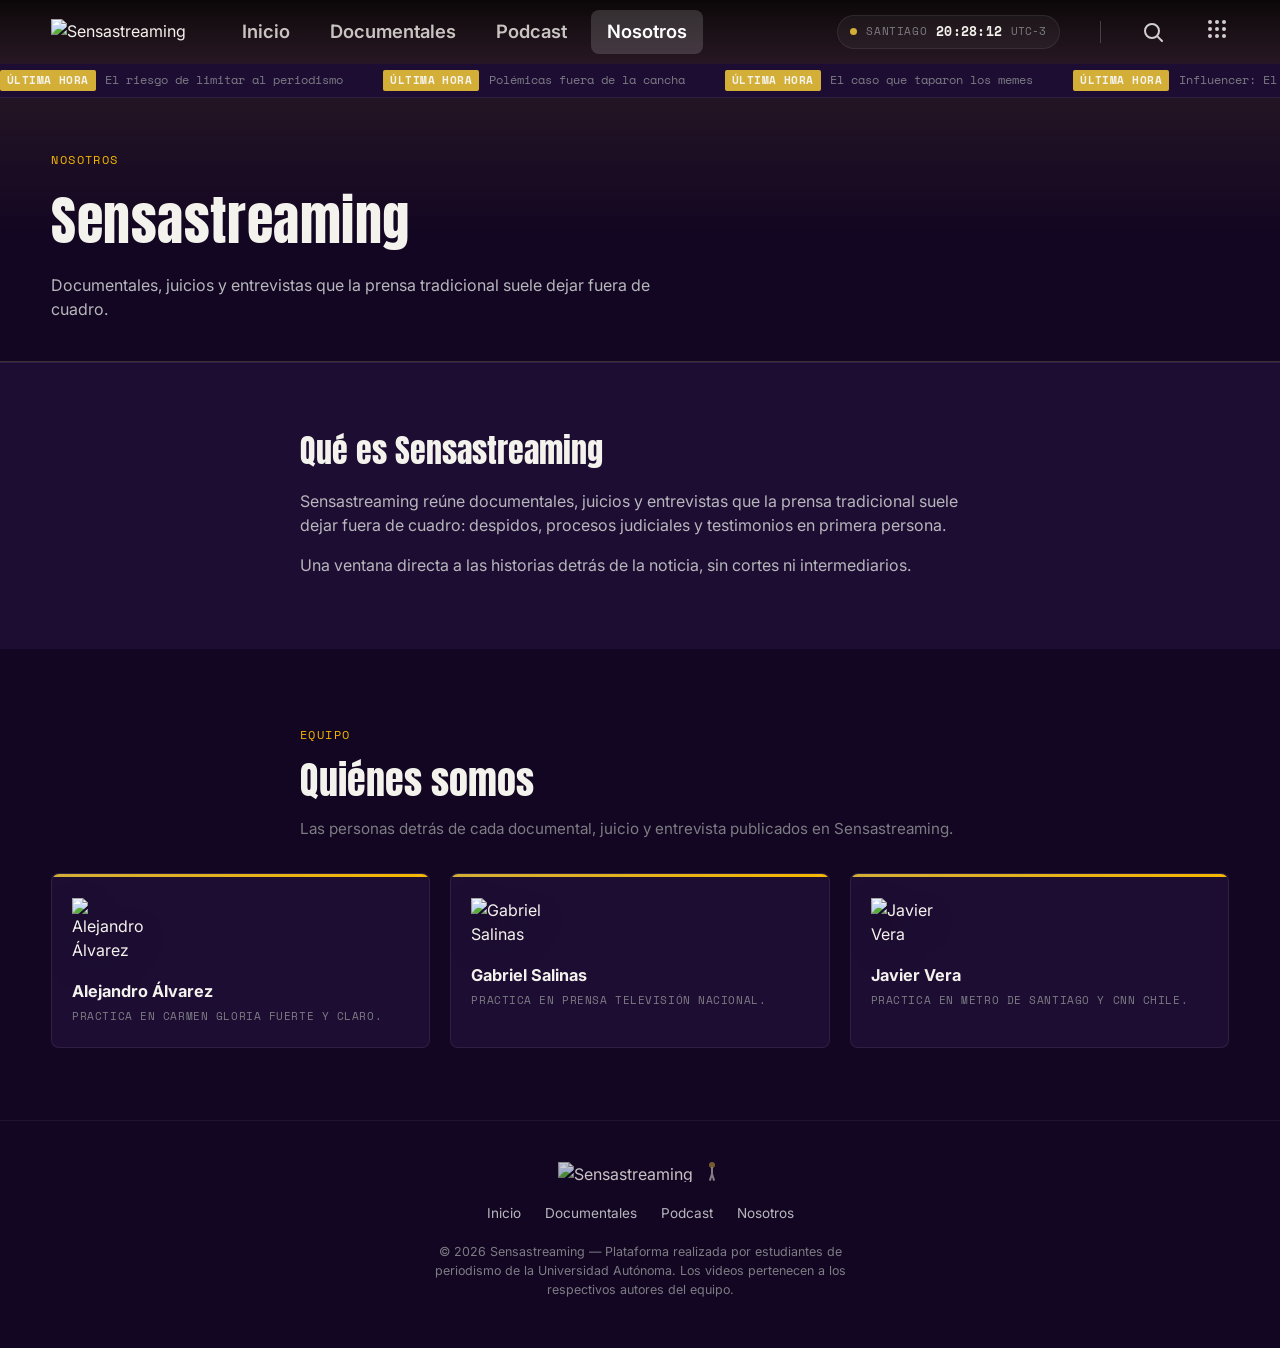
==== acerca-de.html @ 643c01e3 "Add files via upload" ====
<!DOCTYPE html>
<html lang="es">
<head>
<meta charset="UTF-8">
<meta name="viewport" content="width=device-width, initial-scale=1.0, viewport-fit=cover">
<meta name="theme-color" content="#130622">
<meta name="color-scheme" content="dark">
<meta name="format-detection" content="telephone=no">
<meta name="mobile-web-app-capable" content="yes">
<meta name="apple-mobile-web-app-capable" content="yes">
<meta name="apple-mobile-web-app-title" content="Sensastreaming">
<meta name="apple-mobile-web-app-status-bar-style" content="black-translucent">
<link rel="manifest" href="manifest.json">
<link rel="apple-touch-icon" href="icons/apple-touch-icon.png">
<title>Nosotros — Sensastreaming</title>
<meta name="description" content="Quiénes somos y qué hay detrás de Sensastreaming.">
<link rel="icon" type="image/png" href="https://i.imgur.com/6NUFAMf.png">

<link rel="preconnect" href="https://fonts.googleapis.com">
<link rel="preconnect" href="https://fonts.gstatic.com" crossorigin>
<link href="https://fonts.googleapis.com/css2?family=Anton&family=Inter:wght@400;500;600;700&family=Space+Mono:wght@400;700&display=swap" rel="stylesheet">

<link rel="stylesheet" href="styles.css">
</head>
<body>

<a class="skip-link" href="#main-content">Saltar al contenido principal</a>

<header class="site-header" id="siteHeader">
  <div class="header-inner">
    <a href="index.html" class="brand">
      <img src="https://i.imgur.com/6NUFAMf.png" alt="Sensastreaming">
    </a>

    <nav class="site-nav" id="siteNav">
      <a href="index.html">Inicio</a>
      <a href="reportajes.html">Documentales</a>
      <a href="podcast.html">Podcast</a>
      <a href="acerca-de.html" class="active" aria-current="page">Nosotros</a>
    </nav>

    <div class="live-clock" id="liveClock" aria-hidden="true">
      <span class="live-dot"></span>
      <span class="live-clock-city">Santiago</span>
      <span class="live-clock-time" id="liveClockTime">00:00:00</span>
      <span class="live-clock-offset" id="liveClockOffset"></span>
    </div>

    <span class="header-divider" aria-hidden="true"></span>

    <div class="search-widget" id="searchWidget">
      <input type="text" class="search-input" id="searchInput" placeholder="Buscar documental..." aria-label="Buscar documental">
      <button type="button" class="icon-btn search-toggle" id="searchToggle" aria-label="Buscar" aria-expanded="false" aria-controls="searchInput">
        <svg class="icon-search" viewBox="0 0 24 24" fill="none" stroke="currentColor" stroke-width="2" stroke-linecap="round" stroke-linejoin="round" aria-hidden="true" focusable="false">
          <circle cx="11" cy="11" r="7"></circle>
          <line x1="16.65" y1="16.65" x2="21" y2="21"></line>
        </svg>
        <svg class="icon-close" viewBox="0 0 24 24" fill="none" stroke="currentColor" stroke-width="2" stroke-linecap="round" stroke-linejoin="round" aria-hidden="true" focusable="false">
          <line x1="6" y1="6" x2="18" y2="18"></line>
          <line x1="18" y1="6" x2="6" y2="18"></line>
        </svg>
      </button>
      <div class="search-results" id="searchResults" role="listbox" aria-label="Resultados de búsqueda"></div>
    </div>

    <div class="header-icons">
      <div class="categories-widget" id="categoriesWidget">
        <button type="button" class="icon-btn" id="categoriesToggle" aria-label="Categorías" aria-expanded="false" aria-controls="categoriesMenu" title="Categorías">
          <svg viewBox="0 0 24 24" fill="currentColor" aria-hidden="true" focusable="false">
            <circle cx="5" cy="5" r="2"></circle>
            <circle cx="12" cy="5" r="2"></circle>
            <circle cx="19" cy="5" r="2"></circle>
            <circle cx="5" cy="12" r="2"></circle>
            <circle cx="12" cy="12" r="2"></circle>
            <circle cx="19" cy="12" r="2"></circle>
            <circle cx="5" cy="19" r="2"></circle>
            <circle cx="12" cy="19" r="2"></circle>
            <circle cx="19" cy="19" r="2"></circle>
          </svg>
        </button>
        <div class="categories-menu" id="categoriesMenu" role="menu" aria-label="Categorías">
          <a href="reportajes.html" class="categories-menu-item" role="menuitem">Todos</a>
          <a href="reportajes.html?categoria=testimonio" class="categories-menu-item" role="menuitem">Testimonios</a>
          <a href="reportajes.html?categoria=judicial" class="categories-menu-item" role="menuitem">Judicial</a>
          <a href="reportajes.html?categoria=entrevista" class="categories-menu-item" role="menuitem">Entrevistas</a>
        </div>
      </div>
    </div>

    <button class="nav-toggle" id="navToggle" aria-label="Abrir menú" aria-expanded="false" aria-controls="siteNav">
      <span></span><span></span><span></span>
    </button>
  </div>
</header>

<div class="ticker" role="marquee" aria-label="Últimas historias">
  <span class="ticker-sr">Últimas historias: El riesgo de limitar al periodismo. Polémicas fuera de la cancha. El caso que taparon los memes. Influencer: El precio de la viralidad</span>
  <div class="ticker-inner" aria-hidden="true">
    <div class="ticker-track">
      <span class="ticker-item"><span class="ticker-tag">Última hora</span>El riesgo de limitar al periodismo</span>
      <span class="ticker-item"><span class="ticker-tag">Última hora</span>Polémicas fuera de la cancha</span>
      <span class="ticker-item"><span class="ticker-tag">Última hora</span>El caso que taparon los memes</span>
      <span class="ticker-item"><span class="ticker-tag">Última hora</span>Influencer: El precio de la viralidad</span>
    </div>
    <div class="ticker-track">
      <span class="ticker-item"><span class="ticker-tag">Última hora</span>El riesgo de limitar al periodismo</span>
      <span class="ticker-item"><span class="ticker-tag">Última hora</span>Polémicas fuera de la cancha</span>
      <span class="ticker-item"><span class="ticker-tag">Última hora</span>El caso que taparon los memes</span>
      <span class="ticker-item"><span class="ticker-tag">Última hora</span>Influencer: El precio de la viralidad</span>
    </div>
  </div>
</div>

<main id="main-content">

  <section class="page-banner">
    <div class="page-banner-inner">
      <span class="eyebrow">Nosotros</span>
      <h1>Sensastreaming</h1>
      <p>Documentales, juicios y entrevistas que la prensa tradicional suele dejar fuera de cuadro.</p>
    </div>
  </section>

  <section class="about">
    <div class="about-inner">
      <h2>Qué es Sensastreaming</h2>
      <p>Sensastreaming reúne documentales, juicios y entrevistas que la prensa tradicional suele dejar fuera de cuadro: despidos, procesos judiciales y testimonios en primera persona.</p>
      <p>Una ventana directa a las historias detrás de la noticia, sin cortes ni intermediarios.</p>
    </div>
  </section>

  <section class="team-section" id="quienes-somos">
    <div class="team-head">
      <span class="eyebrow">Equipo</span>
      <h2>Quiénes somos</h2>
      <p>Las personas detrás de cada documental, juicio y entrevista publicados en Sensastreaming.</p>
    </div>

    <div class="team-grid">
      <article class="team-card">
        <div class="team-avatar">
          <img src="https://i.imgur.com/XphJQ3j.png" alt="Alejandro Álvarez">
        </div>
        <h3 class="team-name">Alejandro Álvarez</h3>
        <p class="team-role">Practica en Carmen Gloria Fuerte y Claro.</p>
      </article>

      <article class="team-card">
        <div class="team-avatar">
          <img src="https://i.imgur.com/X5vdzDQ.png" alt="Gabriel Salinas">
        </div>
        <h3 class="team-name">Gabriel Salinas</h3>
        <p class="team-role">Practica en Prensa Televisión Nacional.</p>
      </article>

      <article class="team-card">
        <div class="team-avatar">
          <img src="https://i.imgur.com/YauWkpG.png" alt="Javier Vera">
        </div>
        <h3 class="team-name">Javier Vera</h3>
        <p class="team-role">Practica en Metro de Santiago y CNN Chile.</p>
      </article>
    </div>

  </section>

</main>

<footer class="site-footer">
  <div class="footer-inner">
    <div class="footer-brand">
      <img src="https://i.imgur.com/6NUFAMf.png" alt="Sensastreaming" class="footer-logo">
      <button type="button" class="footer-easter-egg" id="easterEggTrigger" aria-label="Minijuego secreto" title="¿Aburrido? Juega un rato">
        <span class="mini-stickman" aria-hidden="true">
          <span class="mini-stickman-head"></span>
          <span class="mini-stickman-body"></span>
          <span class="mini-stickman-leg left"></span>
          <span class="mini-stickman-leg right"></span>
        </span>
      </button>
    </div>
    <nav class="footer-nav" aria-label="Enlaces del pie de página">
      <a href="index.html">Inicio</a>
      <a href="reportajes.html">Documentales</a>
      <a href="podcast.html">Podcast</a>
      <a href="acerca-de.html">Nosotros</a>
    </nav>
    <p>© 2026 Sensastreaming — Plataforma realizada por estudiantes de periodismo de la Universidad Autónoma. Los videos pertenecen a los respectivos autores del equipo.</p>
  </div>
</footer>

<div class="game-overlay" id="gameOverlay">
  <div class="game-panel" role="dialog" aria-modal="true" aria-label="Minijuego: esquiva los televisores">
    <button type="button" class="game-close" id="gameClose" aria-label="Cerrar juego">✕</button>

    <div class="game-stage" id="gameStage">
      <div class="game-score" id="gameScore">00000</div>

      <div class="game-player" id="gamePlayer">
        <div class="stickman-head"></div>
        <div class="stickman-body"></div>
        <div class="stickman-leg left"></div>
        <div class="stickman-leg right"></div>
      </div>

      <div class="game-ground"></div>

      <div class="game-message visible" id="gameMessage">
        <p class="game-message-title">Toca la pantalla o presiona <kbd>Espacio</kbd> para empezar</p>
        <p class="game-message-hint game-hint-keys">Espacio o ↑ para saltar · ↓ para agacharte</p>
        <p class="game-message-hint game-hint-touch">Toca la pantalla para saltar · mantén "Agachar" para esquivar</p>
      </div>
    </div>

    <button type="button" class="game-duck-btn" id="gameDuckBtn" aria-label="Mantén presionado para agacharte">⬇ Agachar</button>

    <div class="game-over" id="gameOver">
      <div class="game-over-inner">
        <h2 class="game-over-title">Has sido absorbido por los medios</h2>
        <p class="game-over-score">Puntaje: <span id="gameOverScore">00000</span></p>
        <p class="game-over-status" id="gameOverStatus" aria-live="polite">Conectando con el ranking global…</p>

        <form class="game-initials-form hidden" id="gameInitialsForm" autocomplete="off">
          <p class="game-initials-label">¡Entraste al Top 5! Ingresa tus iniciales</p>
          <div class="game-initials-row">
            <input type="text" id="gameInitialsInput" class="game-initials-input" maxlength="3" autocapitalize="characters" aria-label="Tus iniciales, hasta 3 letras" placeholder="AAA">
            <button type="submit" class="btn btn-primary game-initials-submit">Guardar</button>
          </div>
        </form>

        <div class="game-scoreboard hidden" id="gameScoreboard">
          <p class="game-scoreboard-title">Top 5 — Sensastreaming Arcade</p>
          <ol class="game-scoreboard-list" id="gameScoreboardList"></ol>
        </div>

        <div class="game-over-actions">
          <button type="button" class="btn btn-primary" id="gameOverRetry">Jugar de nuevo</button>
          <button type="button" class="game-over-close-link" id="gameOverClose">Cerrar</button>
        </div>
      </div>
    </div>
  </div>
</div>

<script src="script.js"></script>
</body>
</html>
---- styles.css ----
/* ==========================================================================
   SENSASTREAMING — stylesheet
   Sitio multi-página: index.html / reportajes.html / acerca-de.html / podcast.html

   Token system
   ------------
   superficie -> --bg-void / --bg-surface / --bg-surface-2
   texto      -> --text-primary / --text-secondary / --text-muted
   acento     -> --accent-crimson (dorado, acento principal) / --accent-amber (chyron)
   tipografía -> Anton (display) / Inter (ui & body) / Space Mono (data, timecodes)
   firma      -> ticker de titulares + reloj "EN VIVO" con timecode en mono
   ========================================================================== */

:root {
  /* ---- Superficie ---- */
  --bg-void: #130622;
  --bg-surface: #1d0d33;
  --bg-surface-2: #281445;
  --border-subtle: rgba(255, 255, 255, 0.08);
  --border-strong: rgba(255, 255, 255, 0.16);

  /* ---- Texto ---- */
  --text-primary: #f4f2ec;
  --text-secondary: #b6b6bb;
  --text-muted: #7c7c83;

  /* ---- Acento cinematográfico ---- */
  /* --accent-crimson conserva su nombre por compatibilidad con el resto del
     CSS, pero ahora es el tono dorado principal de la plataforma. */
  --accent-crimson: #d4af37;
  --accent-crimson-dim: #9c7a1f;
  --accent-amber: #f5b700;
  --accent-amber-dim: #b88600;

  /* ---- Tipografía ---- */
  --font-display: "Anton", "Arial Narrow", sans-serif;
  --font-body: "Inter", system-ui, -apple-system, sans-serif;
  --font-mono: "Space Mono", ui-monospace, monospace;

  /* ---- Layout ---- */
  --safe-top: env(safe-area-inset-top, 0px);
  --safe-bottom: env(safe-area-inset-bottom, 0px);
  --safe-left: env(safe-area-inset-left, 0px);
  --safe-right: env(safe-area-inset-right, 0px);
  --header-h: calc(64px + var(--safe-top));
  --ticker-h: 34px;
  --content-top: calc(var(--header-h) + var(--ticker-h));
  --max-width: 1400px;
  --radius-sm: 4px;
  --radius-md: 8px;
  --radius-lg: 16px;
  --shadow-card: 0 18px 40px rgba(0, 0, 0, 0.55);
}

* { box-sizing: border-box; }

html {
  scroll-behavior: smooth;
  -webkit-text-size-adjust: 100%;
  text-size-adjust: 100%;
  -webkit-tap-highlight-color: transparent;
  overscroll-behavior-y: none;
}

body {
  margin: 0;
  background: var(--bg-void);
  color: var(--text-primary);
  font-family: var(--font-body);
  line-height: 1.5;
  -webkit-font-smoothing: antialiased;
}

/* Solo cuando corre como app (la clase la pone script.js): sin menú de
   pulsación larga ni selección de texto en la interfaz, como una app nativa. */
html.is-app body {
  -webkit-touch-callout: none;
  -webkit-user-select: none;
  user-select: none;
}

html.is-app input,
html.is-app textarea {
  -webkit-user-select: text;
  user-select: text;
}

img { max-width: 100%; display: block; }

a { color: inherit; text-decoration: none; }

section[id],
main[id] { scroll-margin-top: calc(var(--content-top) + 8px); }

.skip-link {
  position: absolute;
  left: -999px;
  top: auto;
  background: var(--text-primary);
  color: var(--bg-void);
  padding: 10px 16px;
  border-radius: var(--radius-sm);
  z-index: 1000;
}
.skip-link:focus {
  left: 12px;
  top: 12px;
}

/* focus visibility floor */
a:focus-visible,
button:focus-visible,
.card:focus-visible {
  outline: 2px solid var(--accent-amber);
  outline-offset: 3px;
}

.eyebrow {
  display: inline-block;
  font-family: var(--font-mono);
  font-size: .75rem;
  letter-spacing: .12em;
  text-transform: uppercase;
  color: var(--accent-amber);
  margin-bottom: .5rem;
}

.link-arrow {
  display: inline-flex;
  align-items: center;
  gap: .4rem;
  font-weight: 700;
  font-size: .92rem;
  color: var(--text-primary);
  border-bottom: 1px solid var(--border-strong);
  padding-bottom: 2px;
  transition: border-color .2s ease, color .2s ease, gap .2s ease;
}
.link-arrow:hover {
  color: var(--accent-amber);
  border-color: var(--accent-amber);
  gap: .6rem;
}

/* ==========================================================================
   Header
   ========================================================================== */

.site-header {
  position: fixed;
  top: 0; left: 0; right: 0;
  z-index: 100;
  height: var(--header-h);
  padding-top: var(--safe-top);
  display: flex;
  align-items: center;
  background: linear-gradient(to bottom, rgba(0,0,0,.75) 0%, rgba(0,0,0,0) 100%);
  transition: background-color .3s ease, box-shadow .3s ease;
}

.site-header.scrolled {
  background: var(--bg-void);
  box-shadow: 0 2px 20px rgba(0,0,0,.5);
}

.header-inner {
  width: 100%;
  max-width: var(--max-width);
  margin: 0 auto;
  padding: 0 max(4vw, var(--safe-right)) 0 max(4vw, var(--safe-left));
  display: flex;
  align-items: center;
  gap: 2.5rem;
}

.brand img { height: 26px; width: auto; }

.site-nav {
  display: flex;
  align-items: center;
  gap: 8px;
  font-size: 1.15rem;
  font-weight: 600;
}

.site-nav a {
  display: inline-block;
  padding: 8px 16px;
  border-radius: 8px;
  color: var(--text-primary);
  opacity: .8;
  background: transparent;
  transition: background-color .2s ease, opacity .2s ease, color .2s ease;
}

.site-nav a:hover {
  opacity: 1;
  background: rgba(255, 255, 255, 0.08);
  border-radius: 8px;
}

.site-nav a.active {
  opacity: 1;
  background: rgba(255, 255, 255, 0.15);
  border-radius: 8px;
  color: #ffffff;
  font-weight: 600;
}

/* ---- Reloj "EN VIVO" — Santiago de Chile (desktop) ---- */

.live-clock {
  display: none;
  align-items: center;
  gap: .55rem;
  margin-left: auto;
  padding: .4rem .8rem;
  border: 1px solid var(--border-subtle);
  border-radius: 999px;
  background: rgba(255, 255, 255, .04);
  font-family: var(--font-mono);
  white-space: nowrap;
}

.live-dot {
  flex: none;
  width: 7px;
  height: 7px;
  border-radius: 50%;
  background: var(--accent-crimson);
  animation: livePulse 2s ease-out infinite;
}

@keyframes livePulse {
  0%   { box-shadow: 0 0 0 0 rgba(212, 175, 55, .55); }
  70%  { box-shadow: 0 0 0 7px rgba(212, 175, 55, 0); }
  100% { box-shadow: 0 0 0 0 rgba(212, 175, 55, 0); }
}

.live-clock-city {
  font-size: .66rem;
  letter-spacing: .06em;
  text-transform: uppercase;
  color: var(--text-muted);
}

.live-clock-time {
  font-size: .8rem;
  font-weight: 700;
  color: var(--text-primary);
  letter-spacing: .02em;
  font-variant-numeric: tabular-nums;
}

.live-clock-offset {
  font-size: .66rem;
  color: var(--text-muted);
}

@media (min-width: 900px) {
  .live-clock { display: inline-flex; }
}

/* ---- Separador + íconos (buscar / categorías / mi lista / perfil), desktop ---- */

.header-divider {
  display: none;
  width: 1px;
  height: 22px;
  background: rgba(255, 255, 255, 0.2);
}

@media (min-width: 900px) {
  .header-divider { display: block; }
}

.header-icons {
  display: none;
  align-items: center;
  gap: 1rem;
}

@media (min-width: 900px) {
  .header-icons { display: flex; }
}

.icon-btn {
  display: inline-flex;
  align-items: center;
  justify-content: center;
  width: 24px;
  height: 24px;
  padding: 0;
  border: 0;
  background: none;
  color: #ffffff;
  opacity: .8;
  cursor: pointer;
  transition: opacity .2s ease;
}

.icon-btn:hover,
.icon-btn:focus-visible {
  opacity: 1;
}

.icon-btn svg {
  width: 100%;
  height: 100%;
  display: block;
}

/* ---- Buscador expandible ---- */

.search-widget {
  position: relative;
  display: flex;
  align-items: center;
  margin-left: auto;
}

@media (min-width: 900px) {
  .search-widget { margin-left: 0; }
}

.search-input {
  width: 0;
  min-width: 0;
  padding: 0;
  margin-right: 0;
  border: 0;
  border-radius: 999px;
  background: rgba(255, 255, 255, 0.08);
  color: var(--text-primary);
  font-family: var(--font-body);
  font-size: .85rem;
  opacity: 0;
  overflow: hidden;
  pointer-events: none;
  transition: width .3s ease, opacity .2s ease, padding .3s ease, margin-right .3s ease;
}

.search-input::placeholder { color: var(--text-muted); }

.search-input:focus {
  outline: none;
  background: rgba(255, 255, 255, 0.14);
}

.search-widget.is-open .search-input {
  width: min(200px, 45vw);
  padding: 6px 14px;
  margin-right: 8px;
  opacity: 1;
  pointer-events: auto;
}

.search-toggle .icon-close { display: none; }
.search-widget.is-open .search-toggle .icon-search { display: none; }
.search-widget.is-open .search-toggle .icon-close { display: block; }

/* ---- Mini-menú de resultados (estilo Netflix/Prime) ----
   Flota debajo de la lupa; nunca toca ni reordena el resto de la página. */

.search-results {
  display: none;
  position: absolute;
  top: calc(100% + 10px);
  right: 0;
  width: min(300px, calc(100vw - 32px));
  max-height: 320px;
  overflow-y: auto;
  background: var(--bg-surface);
  border: 1px solid var(--border-subtle);
  border-radius: var(--radius-md);
  box-shadow: var(--shadow-card);
  padding: .4rem;
  z-index: 150;
}

.search-widget.has-query .search-results { display: block; }

.search-result-item {
  display: flex;
  align-items: center;
  gap: .65rem;
  padding: .5rem;
  border-radius: var(--radius-sm);
  color: var(--text-primary);
  transition: background-color .15s ease;
}

.search-result-item:hover,
.search-result-item:focus-visible {
  background: rgba(255, 255, 255, 0.08);
}

.search-result-thumb {
  width: 56px;
  height: 32px;
  flex: none;
  object-fit: cover;
  border-radius: 4px;
  background: var(--bg-surface-2);
}

.search-result-title {
  font-size: .85rem;
  line-height: 1.3;
}

.search-results-empty {
  margin: 0;
  padding: 1rem .75rem;
  text-align: center;
  color: var(--text-muted);
  font-size: .85rem;
}

.search-results-empty strong {
  color: var(--text-primary);
  font-weight: 700;
}

/* ---- Mini-menú de categorías (mismo lenguaje visual que el buscador) ---- */

.categories-widget { position: relative; }

.categories-menu {
  display: none;
  position: absolute;
  top: calc(100% + 10px);
  right: 0;
  width: 180px;
  background: var(--bg-surface);
  border: 1px solid var(--border-subtle);
  border-radius: var(--radius-md);
  box-shadow: var(--shadow-card);
  padding: .4rem;
  z-index: 150;
}

.categories-widget.is-open .categories-menu { display: block; }

.categories-menu-item {
  display: block;
  padding: .55rem .7rem;
  border-radius: var(--radius-sm);
  color: var(--text-primary);
  font-size: .9rem;
  transition: background-color .15s ease;
}

.categories-menu-item:hover,
.categories-menu-item:focus-visible {
  background: rgba(255, 255, 255, 0.08);
}

.nav-toggle {
  display: none;
  margin-left: auto;
  background: none;
  border: 0;
  width: 32px;
  height: 26px;
  flex-direction: column;
  justify-content: space-between;
  cursor: pointer;
  padding: 2px 0;
}
.nav-toggle span {
  display: block;
  height: 2px;
  background: var(--text-primary);
  border-radius: 2px;
}

/* ==========================================================================
   Ticker — firma visual: marquesina de titulares
   ========================================================================== */

.ticker {
  position: fixed;
  top: var(--header-h);
  left: 0; right: 0;
  z-index: 90;
  background: var(--bg-surface);
  border-bottom: 1px solid var(--border-subtle);
  overflow: hidden;
  height: var(--ticker-h);
  display: flex;
  align-items: center;
}

.ticker-sr {
  position: absolute;
  width: 1px; height: 1px;
  overflow: hidden;
  clip: rect(0 0 0 0);
  white-space: nowrap;
}

.ticker-inner {
  display: flex;
  width: max-content;
  animation: marquee 26s linear infinite;
}

.ticker-track {
  display: flex;
  align-items: center;
  gap: 2.5rem;
  padding-right: 2.5rem;
  white-space: nowrap;
}

.ticker-item {
  display: inline-flex;
  align-items: center;
  gap: .6rem;
  font-family: var(--font-mono);
  font-size: .78rem;
  color: var(--text-muted);
}

.ticker-tag {
  background: var(--accent-crimson);
  color: var(--text-primary);
  font-weight: 700;
  font-size: .68rem;
  letter-spacing: .04em;
  padding: 2px 7px;
  border-radius: 2px;
  text-transform: uppercase;
}

@keyframes marquee {
  from { transform: translateX(0); }
  to   { transform: translateX(-50%); }
}

/* ==========================================================================
   Splash screen — pantalla de carga inicial (4s exactos, controlados por JS)
   Solo aparece en las páginas que incluyen el markup (por ahora, index.html);
   script.js revisa si #splashScreen existe antes de activar nada.
   ========================================================================== */

html.splash-lock,
html.splash-lock body {
  overflow: hidden;
}

.splash-screen {
  position: fixed;
  inset: 0;
  z-index: 9999;
  display: flex;
  flex-direction: column;
  align-items: center;
  justify-content: center;
  gap: 2.25rem;
  background: var(--bg-void);
  opacity: 1;
  transition: opacity .6s ease;
}

.splash-screen.splash-hidden {
  opacity: 0;
  pointer-events: none;
}

.splash-logo {
  width: clamp(160px, 24vw, 260px);
  height: auto;
}

.splash-caption {
  margin: -1.5rem 0 0;
  font-family: var(--font-mono);
  font-size: .76rem;
  letter-spacing: .08em;
  text-transform: uppercase;
  color: var(--text-muted);
}

.splash-progress-wrap {
  position: relative;
  width: min(340px, 70vw);
  padding-top: 32px; /* espacio para que el stickman camine por encima de la barra */
}

/* ---- Stickman: cuerpo fijo, piernas alternando el paso ---- */

.stickman {
  position: absolute;
  top: 0;
  left: 0;
  width: 22px;
  height: 28px;
}

.stickman-head {
  position: absolute;
  top: 0;
  left: 50%;
  width: 9px;
  height: 9px;
  margin-left: -4.5px;
  border-radius: 50%;
  background: var(--accent-crimson);
}

.stickman-body {
  position: absolute;
  top: 8px;
  left: 50%;
  width: 2px;
  height: 12px;
  margin-left: -1px;
  background: var(--text-primary);
}

.stickman-leg {
  position: absolute;
  top: 19px;
  left: 50%;
  width: 2px;
  height: 11px;
  margin-left: -1px;
  background: var(--text-primary);
  transform-origin: top center;
  border-radius: 0 0 2px 2px;
  animation: legSwing .5s ease-in-out infinite;
}
.stickman-leg.right { animation-delay: -.25s; }

@keyframes legSwing {
  0%, 100% { transform: rotate(-26deg); }
  50%      { transform: rotate(26deg); }
}

/* ---- Barra de progreso ---- */

.progress-track {
  position: relative;
  width: 100%;
  height: 6px;
  border-radius: 999px;
  background: var(--bg-surface-2);
  border: 1px solid var(--border-subtle);
  overflow: hidden;
}

.progress-fill {
  width: 0%;
  height: 100%;
  border-radius: 999px;
  background: linear-gradient(90deg, var(--accent-crimson), var(--accent-amber));
}

.splash-percent {
  margin: .6rem 0 0;
  text-align: center;
  font-family: var(--font-mono);
  font-size: .72rem;
  color: var(--text-muted);
  font-variant-numeric: tabular-nums;
}

/* ==========================================================================
   Botones
   ========================================================================== */

.btn {
  display: inline-flex;
  align-items: center;
  gap: .5rem;
  padding: .8rem 1.5rem;
  border-radius: var(--radius-sm);
  font-weight: 700;
  font-size: .95rem;
  border: 0;
  cursor: pointer;
  transition: background-color .2s ease, opacity .2s ease, transform .15s ease;
}
.btn:active { transform: scale(.97); }

.btn-primary {
  background: var(--accent-crimson);
  color: var(--text-primary);
}
.btn-primary:hover { background: var(--accent-crimson-dim); }

.btn-secondary {
  background: rgba(255,255,255,.12);
  color: var(--text-primary);
  backdrop-filter: blur(4px);
}
.btn-secondary:hover { background: rgba(255,255,255,.2); }

/* ==========================================================================
   Hero (home)
   ========================================================================== */

.hero {
  position: relative;
  min-height: 64vh;
  min-height: 64dvh;
  display: flex;
  align-items: flex-end;
  overflow: hidden;
  isolation: isolate;
}

.hero-bg {
  position: absolute;
  inset: 0;
  overflow: hidden;
  background: var(--bg-void);
  z-index: -2;
}

/* Carrusel de fondo: solo anima esta capa; el contenido frontal no se toca */
.hero-slide {
  position: absolute;
  inset: 0;
  background-size: cover;
  background-position: center 22%;
  opacity: 0;
  transform: translateX(-4%) scale(1.04);
  transition: opacity 1.4s ease, transform 1.8s cubic-bezier(.22, .61, .36, 1);
  will-change: opacity, transform;
}
.hero-slide.is-active {
  opacity: 1;
  transform: translateX(0) scale(1.02);
}

/* Oscurecimiento extra para legibilidad (se suma a los degradados del hero) */
.hero-bg::after {
  content: "";
  position: absolute;
  inset: 0;
  background: rgba(0, 0, 0, .45);
  pointer-events: none;
}

@media (prefers-reduced-motion: reduce) {
  .hero-slide { transition: none; transform: none; }
  .hero-slide.is-active { transform: none; }
}

.hero::before {
  content: "";
  position: absolute;
  inset: 0;
  background: linear-gradient(100deg, rgba(19,6,34,.96) 0%, rgba(19,6,34,.72) 32%, rgba(19,6,34,.15) 62%, transparent 85%);
  z-index: -1;
}

.hero::after {
  content: "";
  position: absolute;
  inset: 0;
  background: linear-gradient(to top, var(--bg-void) 0%, transparent 38%);
  z-index: -1;
}

.hero-content {
  position: relative;
  max-width: 620px;
  padding: 0 4vw;
  padding-bottom: clamp(3rem, 8vw, 6rem);
  padding-top: calc(var(--content-top) + 3rem);
  display: flex;
  flex-direction: column;
  gap: 1.1rem;
}

.hero-logo {
  width: clamp(200px, 26vw, 380px);
  height: auto;
}

.hero-tagline {
  font-size: clamp(1.05rem, 2vw, 1.3rem);
  color: var(--text-primary);
  max-width: 34ch;
  margin: 0;
}

.hero-actions {
  display: flex;
  gap: .85rem;
  flex-wrap: wrap;
  margin-top: .5rem;
}

.scroll-cue {
  position: absolute;
  bottom: 22px;
  left: 50%;
  transform: translateX(-50%);
  width: 26px; height: 26px;
}
.scroll-cue span {
  display: block;
  width: 10px; height: 10px;
  border-right: 2px solid var(--text-primary);
  border-bottom: 2px solid var(--text-primary);
  transform: rotate(45deg);
  margin: 0 auto;
  opacity: .7;
  animation: bob 2s ease-in-out infinite;
}
@keyframes bob {
  0%, 100% { transform: rotate(45deg) translate(0,0); }
  50% { transform: rotate(45deg) translate(4px,4px); }
}

/* Carrusel de capítulos integrado a la vista principal (estilo Netflix):
   se superpone levemente al degradé inferior del hero en vez de aparecer
   como una sección aparte más abajo. */
.hero-row {
  position: relative;
  z-index: 1;
  margin-top: -3rem;
}

@media (min-width: 900px) {
  .hero-row { margin-top: -4rem; }
}

/* ==========================================================================
   Page banner — cabecera para reportajes.html y acerca-de.html
   ========================================================================== */

.page-banner {
  position: relative;
  padding: calc(var(--content-top) + 3rem) 4vw 2.5rem;
  background:
    linear-gradient(180deg, rgba(212, 175, 55, .14) 0%, transparent 65%),
    var(--bg-void);
  border-bottom: 1px solid var(--border-subtle);
}

.page-banner-inner {
  max-width: var(--max-width);
  margin: 0 auto;
}

.page-banner h1 {
  font-family: var(--font-display);
  font-weight: 400;
  letter-spacing: .01em;
  font-size: clamp(2rem, 5vw, 3.4rem);
  margin: .2rem 0 .7rem;
}

.page-banner p {
  color: var(--text-secondary);
  max-width: 62ch;
  margin: 0;
  font-size: 1rem;
}

/* ==========================================================================
   Catálogo / fila / tarjetas — se usa en index.html (destacados) y reportajes.html
   ========================================================================== */

.catalog {
  position: relative;
  z-index: 1;
  background: var(--bg-void);
}

.catalog.section-inset { padding-top: 1rem; }

.section-head {
  padding: 2.5rem 4vw 0;
  max-width: var(--max-width);
  margin: 0 auto;
  display: flex;
  align-items: flex-end;
  justify-content: space-between;
  gap: 1.5rem;
  flex-wrap: wrap;
}

.section-head h2 {
  font-family: var(--font-display);
  font-weight: 400;
  letter-spacing: .01em;
  font-size: clamp(1.6rem, 3.4vw, 2.4rem);
  margin: 0 0 .4rem;
}

.section-sub {
  color: var(--text-muted);
  font-size: .92rem;
  margin: 0;
}

/* ---- Tabs de filtro (reportajes.html) ---- */

.filter-tabs {
  display: flex;
  flex-wrap: wrap;
  gap: .6rem;
  padding: 0 4vw;
  max-width: var(--max-width);
  margin: 1.75rem auto 0;
}

.filter-tab {
  font-family: var(--font-mono);
  font-size: .76rem;
  letter-spacing: .04em;
  text-transform: uppercase;
  color: var(--text-secondary);
  background: var(--bg-surface);
  border: 1px solid var(--border-subtle);
  border-radius: 999px;
  padding: .5rem 1.05rem;
  cursor: pointer;
  transition: background-color .2s ease, border-color .2s ease, color .2s ease;
}
.filter-tab:hover { border-color: var(--border-strong); color: var(--text-primary); }
.filter-tab.active {
  background: var(--accent-crimson);
  border-color: var(--accent-crimson);
  color: var(--text-primary);
}

.row {
  display: flex;
  gap: 1rem;
  overflow-x: auto;
  overflow-y: visible;
  scroll-snap-type: x proximity;
  padding: 2.5rem 4vw 5rem;
  max-width: var(--max-width);
  margin: 0 auto;
  -webkit-overflow-scrolling: touch;
  scrollbar-width: thin;
  scrollbar-color: var(--bg-surface-2) transparent;
}

.card {
  flex: 0 0 auto;
  width: min(76vw, 300px);
  scroll-snap-align: start;
  cursor: pointer;
}

.card.filtered-out { display: none; }

.card-frame {
  position: relative;
  border-radius: 6px;
  overflow: hidden;
  background: var(--bg-surface);
  transition: transform .28s ease, box-shadow .28s ease;
  transform-origin: center;
}

.card-num {
  position: absolute;
  top: 10px; left: 10px;
  z-index: 3;
  font-family: var(--font-mono);
  font-size: .72rem;
  color: var(--text-primary);
  background: rgba(0,0,0,.55);
  padding: 2px 7px;
  border-radius: 2px;
  letter-spacing: .03em;
}

.card-media {
  position: relative;
  aspect-ratio: 16 / 9;
  background: var(--bg-surface-2);
}

.card-media img,
.card-media iframe,
.card-media video {
  position: absolute;
  inset: 0;
  width: 100%;
  height: 100%;
  object-fit: cover;
  border: 0;
}

.card-media iframe,
.card-media video {
  opacity: 0;
  transition: opacity .35s ease;
  pointer-events: none;
}
.card-media iframe.loaded,
.card-media video.loaded { opacity: 1; }

.card-scrim {
  position: absolute;
  inset: 0;
  z-index: 2;
  display: flex;
  flex-direction: column;
  justify-content: flex-end;
  padding: .9rem .9rem .8rem;
  background: linear-gradient(to top, rgba(0,0,0,.9) 0%, rgba(0,0,0,.35) 45%, transparent 75%);
}

.card-eyebrow {
  font-family: var(--font-mono);
  font-size: .68rem;
  letter-spacing: .08em;
  text-transform: uppercase;
  color: var(--accent-amber);
  margin-bottom: .25rem;
}

.card-title {
  font-family: var(--font-body);
  font-weight: 600;
  font-size: .95rem;
  line-height: 1.3;
  margin: 0;
}

.card-actions {
  display: flex;
  gap: .5rem;
  margin-top: .6rem;
  max-height: 0;
  opacity: 0;
  overflow: hidden;
  transition: max-height .28s ease, opacity .28s ease, margin-top .28s ease;
}

.play-btn {
  display: inline-flex;
  align-items: center;
  gap: .4rem;
  background: var(--text-primary);
  color: var(--bg-void);
  font-weight: 700;
  font-size: .82rem;
  padding: .45rem .8rem;
  border-radius: 3px;
}
.play-btn:hover { background: var(--accent-amber); }

.card.active .card-actions {
  max-height: 60px;
  opacity: 1;
}

/* pointer-capable / hover-capable devices: real hover pop + scale */
@media (hover: hover) and (pointer: fine) {
  .card:hover .card-frame,
  .card.active .card-frame {
    transform: scale(1.07);
    box-shadow: var(--shadow-card);
    z-index: 5;
  }
}

/* desktop / large screens: fitted grid, no scrolling needed */
@media (min-width: 900px) {
  .row {
    display: grid;
    grid-template-columns: repeat(4, 1fr);
    overflow: visible;
    gap: 1.5rem;
    padding: 2.5rem 4vw 6rem;
  }
  .card { width: auto; }
}

.section-cta {
  max-width: var(--max-width);
  margin: -2.5rem auto 5rem;
  padding: 0 4vw;
}

@media (min-width: 900px) {
  .section-cta { margin-top: -3.5rem; }
}

@media (prefers-reduced-motion: reduce) {
  html { scroll-behavior: auto; }
  .ticker-inner { animation: none; }
  .scroll-cue span { animation: none; }
  .card-frame { transition: none; }
  .live-dot { animation: none; }
  .stickman-leg { animation: none; }
  .splash-screen { transition: none; }
  .team-avatar img { animation: none; }
  .detail-icon-btn,
  .detail-tab { transition: none; }
  .footer-easter-egg:hover .mini-stickman-leg { animation: none; }
  .game-obstacle.flying { animation: none; }
  .game-player { transition: none; }
}

/* ==========================================================================
   Acerca de / Quiénes somos
   ========================================================================== */

.about {
  background: var(--bg-surface);
  padding: 4rem 4vw 4.5rem;
  border-top: 1px solid var(--border-subtle);
}

.about-inner {
  max-width: 680px;
  margin: 0 auto;
}

.about h2 {
  font-family: var(--font-display);
  font-weight: 400;
  font-size: clamp(1.5rem, 2.8vw, 2rem);
  margin: 0 0 .9rem;
}

.about p {
  color: var(--text-secondary);
  font-size: 1rem;
  margin: 0 0 1rem;
}
.about p:last-child { margin-bottom: 0; }

/* ---- "Próximamente" (podcast.html) ---- */

.coming-soon {
  min-height: 46vh;
  min-height: 46dvh;
  display: flex;
  align-items: center;
  justify-content: center;
  text-align: center;
  padding: 4rem 4vw 5.5rem;
}

.coming-soon-inner { max-width: 560px; }

.eyebrow-live {
  display: inline-flex;
  align-items: center;
  gap: .5rem;
}

.coming-soon-inner h2 {
  font-family: var(--font-display);
  font-weight: 400;
  font-size: clamp(2rem, 5vw, 3.2rem);
  margin: .4rem 0 1rem;
  background: linear-gradient(90deg, var(--accent-crimson), var(--accent-amber));
  -webkit-background-clip: text;
  background-clip: text;
  color: transparent;
}

.coming-soon-inner p {
  color: var(--text-secondary);
  margin: 0 0 1.5rem;
  font-size: 1rem;
}

.team-section {
  padding: 4.5rem 4vw;
  max-width: var(--max-width);
  margin: 0 auto;
}

.team-head { max-width: 680px; margin: 0 auto 2rem; }

.team-head h2 {
  font-family: var(--font-display);
  font-weight: 400;
  font-size: clamp(1.6rem, 3.4vw, 2.4rem);
  margin: 0 0 .5rem;
}

.team-head p {
  color: var(--text-muted);
  margin: 0;
  font-size: .95rem;
}

.team-grid {
  display: grid;
  grid-template-columns: repeat(auto-fit, minmax(220px, 1fr));
  gap: 1.25rem;
}

.team-photo {
  display: flex;
  justify-content: center;
  margin: 2.5rem auto 0;
}

.team-photo img {
  width: min(560px, 100%);
  height: auto;
  border-radius: var(--radius-lg);
  border: 1px solid var(--border-subtle);
  box-shadow: var(--shadow-card);
}

.team-card {
  position: relative;
  background: var(--bg-surface);
  border: 1px solid var(--border-subtle);
  border-radius: var(--radius-md);
  padding: 1.5rem 1.25rem 1.4rem;
  overflow: hidden;
}

.team-card::before {
  content: "";
  position: absolute;
  top: 0; left: 0;
  width: 100%;
  height: 3px;
  background: linear-gradient(90deg, var(--accent-crimson), var(--accent-amber));
}

.team-avatar {
  width: 80px;
  height: auto;
  margin-bottom: 1.1rem;
}

.team-avatar img {
  width: 100%;
  height: auto;
  object-fit: contain;
  filter: drop-shadow(0 10px 14px rgba(0, 0, 0, .35));
  animation: teamFloat 3.6s ease-in-out infinite;
}

/* pequeño desfase por tarjeta para que no floten en perfecta sincronía */
.team-card:nth-child(2) .team-avatar img { animation-delay: -1.2s; }
.team-card:nth-child(3) .team-avatar img { animation-delay: -2.4s; }

@keyframes teamFloat {
  0%, 100% { transform: translateY(0); }
  50%      { transform: translateY(-4px); }
}

.team-name {
  font-weight: 700;
  font-size: 1.02rem;
  margin: 0 0 .25rem;
}

.team-role {
  font-family: var(--font-mono);
  font-size: .7rem;
  letter-spacing: .05em;
  text-transform: uppercase;
  color: var(--text-muted);
  margin: 0;
}

/* ==========================================================================
   Footer
   ========================================================================== */

.site-footer {
  background: var(--bg-void);
  padding: 2.5rem max(4vw, var(--safe-right)) calc(3rem + var(--safe-bottom)) max(4vw, var(--safe-left));
  border-top: 1px solid rgba(255,255,255,.05);
}

.footer-inner {
  max-width: var(--max-width);
  margin: 0 auto;
  display: flex;
  flex-direction: column;
  align-items: center;
  gap: 1.25rem;
  text-align: center;
}

.footer-logo { height: 20px; width: auto; opacity: .8; }

.footer-brand {
  display: flex;
  align-items: center;
  justify-content: center;
  gap: .5rem;
}

.footer-easter-egg {
  display: inline-flex;
  align-items: center;
  justify-content: center;
  width: 22px;
  height: 22px;
  padding: 0;
  border: 0;
  background: none;
  cursor: pointer;
  opacity: .5;
  transition: opacity .2s ease;
}

.footer-easter-egg:hover,
.footer-easter-egg:focus-visible {
  opacity: 1;
}

.mini-stickman {
  position: relative;
  display: block;
  width: 14px;
  height: 20px;
}

.mini-stickman-head {
  position: absolute;
  top: 0;
  left: 50%;
  width: 6px;
  height: 6px;
  margin-left: -3px;
  border-radius: 50%;
  background: var(--accent-crimson);
}

.mini-stickman-body {
  position: absolute;
  top: 5px;
  left: 50%;
  width: 2px;
  height: 8px;
  margin-left: -1px;
  background: var(--text-primary);
}

.mini-stickman-leg {
  position: absolute;
  top: 12px;
  left: 50%;
  width: 2px;
  height: 7px;
  margin-left: -1px;
  background: var(--text-primary);
  transform-origin: top center;
}

.mini-stickman-leg.left { transform: rotate(-18deg); }
.mini-stickman-leg.right { transform: rotate(18deg); }

.footer-easter-egg:hover .mini-stickman-leg {
  animation: legSwing .4s ease-in-out infinite;
}
.footer-easter-egg:hover .mini-stickman-leg.right { animation-delay: -.2s; }

.footer-nav {
  display: flex;
  gap: 1.5rem;
  font-size: .85rem;
  flex-wrap: wrap;
  justify-content: center;
}

.footer-nav a {
  color: var(--text-secondary);
  transition: color .2s ease;
}
.footer-nav a:hover { color: var(--accent-amber); }

.site-footer p {
  color: var(--text-muted);
  font-size: .78rem;
  max-width: 460px;
  margin: 0 auto;
  line-height: 1.5;
}

/* ==========================================================================
   Nav móvil
   ========================================================================== */

@media (max-width: 640px) {
  .nav-toggle { display: flex; margin-left: 0; }
  .live-clock { display: none; }
  .header-divider { display: none; }
  .header-inner { gap: .75rem; }

  .site-nav {
    position: absolute;
    top: 100%;
    left: 0; right: 0;
    background: var(--bg-void);
    flex-direction: column;
    gap: 0;
    padding: 0;
    max-height: 0;
    overflow: hidden;
    transition: max-height .25s ease;
  }

  .site-nav.open {
    max-height: 220px;
    padding: .5rem 0;
    box-shadow: 0 12px 20px rgba(0,0,0,.4);
  }

  .site-nav a {
    display: block;
    padding: .85rem 6vw;
    border-bottom: 1px solid rgba(255,255,255,.06);
  }

  .hero-actions { flex-direction: column; align-items: stretch; }
  .btn { justify-content: center; }
}

/* ==========================================================================
   Detalle de reportaje (detalle-reportaje.html) — vista previa estilo
   Prime Video antes de reproducir el video nativo de YouTube.
   ========================================================================== */

/* ---- Hero inmersivo ---- */

.detail-hero {
  position: relative;
  min-height: 78vh;
  min-height: 78dvh;
  display: flex;
  align-items: flex-end;
  background-size: cover;
  background-position: center;
  isolation: isolate;
  overflow: hidden;
}

.detail-hero::before,
.detail-hero::after {
  content: "";
  position: absolute;
  inset: 0;
  z-index: -1;
}

/* Scrim denso a la izquierda, para que el título sea legible sobre cualquier foto */
.detail-hero::before {
  background: linear-gradient(90deg,
    var(--bg-void) 0%,
    rgba(19, 6, 34, .88) 32%,
    rgba(19, 6, 34, .45) 58%,
    transparent 82%);
}

/* Scrim denso abajo, para que se funda con la sección siguiente */
.detail-hero::after {
  background: linear-gradient(to top,
    var(--bg-void) 0%,
    rgba(19, 6, 34, .72) 30%,
    transparent 62%);
}

.detail-hero-inner {
  position: relative;
  max-width: 640px;
  padding: 0 4vw;
  padding-top: calc(var(--content-top) + 3rem);
  padding-bottom: clamp(2.5rem, 6vw, 4.5rem);
  display: flex;
  flex-direction: column;
  gap: 1.5rem;
}

.detail-title {
  font-family: var(--font-display);
  font-weight: 400;
  letter-spacing: .01em;
  line-height: 1.05;
  font-size: clamp(2.5rem, 6vw, 5rem);
  margin: 0;
  color: var(--text-primary);
}

.detail-actions {
  display: flex;
  align-items: center;
  gap: .85rem;
  flex-wrap: wrap;
}

.btn-play {
  padding: .95rem 2rem;
  font-size: 1.05rem;
}

.detail-icon-row {
  display: flex;
  gap: .6rem;
}

.detail-icon-btn {
  width: 46px;
  height: 46px;
  border-radius: 50%;
  display: inline-flex;
  align-items: center;
  justify-content: center;
  background: rgba(255, 255, 255, 0.12);
  border: 1px solid rgba(255, 255, 255, 0.28);
  color: var(--text-primary);
  cursor: pointer;
  transition: background-color .2s ease, border-color .2s ease;
}

.detail-icon-btn:hover,
.detail-icon-btn:focus-visible {
  background: rgba(255, 255, 255, 0.22);
  border-color: rgba(255, 255, 255, 0.4);
}

.detail-icon-btn svg {
  width: 20px;
  height: 20px;
}

/* ---- Bloque de información: sinopsis + metadatos + ficha técnica ---- */

.detail-info {
  max-width: var(--max-width);
  margin: 0 auto;
  padding: 3rem 4vw 3.5rem;
  display: grid;
  grid-template-columns: 1fr;
  gap: 2.5rem;
  background: var(--bg-void);
}

@media (min-width: 900px) {
  .detail-info {
    grid-template-columns: 2fr 1fr;
  }
}

.detail-meta {
  font-family: var(--font-mono);
  font-size: .85rem;
  letter-spacing: .03em;
  color: var(--text-muted);
  margin: 0 0 1rem;
}

.detail-synopsis {
  font-size: 1.05rem;
  line-height: 1.6;
  color: var(--text-secondary);
  max-width: 62ch;
  margin: 0;
}

.detail-credits-title {
  font-family: var(--font-display);
  font-weight: 400;
  font-size: 1.25rem;
  margin: 0 0 1rem;
  color: var(--text-primary);
}

.detail-credits-list {
  margin: 0;
}

.detail-credit-row {
  padding: .75rem 0;
  border-top: 1px solid var(--border-subtle);
}

.detail-credit-row:first-child {
  border-top: 0;
  padding-top: 0;
}

.detail-credit-row dt {
  font-family: var(--font-mono);
  font-size: .68rem;
  letter-spacing: .05em;
  text-transform: uppercase;
  color: var(--text-muted);
  margin: 0 0 .3rem;
}

.detail-credit-row dd {
  margin: 0;
  font-size: .95rem;
  font-weight: 600;
  color: var(--text-primary);
}

/* ---- Navegación inferior: tabs (visuales, sin lógica de cambio real) ---- */

.detail-tabs {
  max-width: var(--max-width);
  margin: 0 auto;
  padding: 0 4vw;
  display: flex;
  gap: 2rem;
  border-bottom: 1px solid var(--border-subtle);
  background: var(--bg-void);
}

.detail-tab {
  background: none;
  border: 0;
  border-bottom: 2px solid transparent;
  padding: 1rem 0;
  font-family: var(--font-body);
  font-size: .95rem;
  font-weight: 600;
  color: var(--text-muted);
  cursor: pointer;
  transition: color .2s ease, border-color .2s ease;
}

.detail-tab:hover {
  color: var(--text-secondary);
}

.detail-tab.active {
  color: var(--text-primary);
  border-bottom-color: var(--accent-amber);
}

/* ==========================================================================
   Easter egg: minijuego "esquiva el televisor" (estilo Dino de Chrome)
   ========================================================================== */

.game-overlay {
  display: none;
  position: fixed;
  inset: 0;
  z-index: 10000;
  align-items: center;
  justify-content: center;
  background: rgba(8, 3, 15, .85);
  padding: max(4vw, var(--safe-top)) max(4vw, var(--safe-right)) max(4vw, var(--safe-bottom)) max(4vw, var(--safe-left));
  overscroll-behavior: contain;
}

.game-overlay.is-open { display: flex; }

.game-panel {
  position: relative;
  width: min(700px, 100%);
  background: var(--bg-surface);
  border: 1px solid var(--border-subtle);
  border-radius: var(--radius-lg);
  box-shadow: var(--shadow-card);
  padding: 1rem;
}

.game-close {
  position: absolute;
  top: -14px;
  right: -14px;
  z-index: 2;
  width: 32px;
  height: 32px;
  border-radius: 50%;
  display: flex;
  align-items: center;
  justify-content: center;
  background: var(--bg-surface-2);
  border: 1px solid var(--border-strong);
  color: var(--text-primary);
  font-size: 1rem;
  line-height: 1;
  cursor: pointer;
  transition: background-color .2s ease;
}

.game-close:hover,
.game-close:focus-visible {
  background: var(--accent-crimson);
}

.game-stage {
  position: relative;
  width: 100%;
  height: 220px;
  overflow: hidden;
  border-radius: var(--radius-sm);
  background: var(--bg-void);
  cursor: pointer;
  touch-action: manipulation;
}

.game-score {
  position: absolute;
  top: 12px;
  right: 16px;
  z-index: 3;
  font-family: var(--font-mono);
  font-size: 1rem;
  letter-spacing: .05em;
  color: var(--text-primary);
}

.game-ground {
  position: absolute;
  left: 0;
  right: 0;
  bottom: 0;
  height: 2px;
  background: var(--border-strong);
}

/* ---- El jugador: el mismo stickman del splash screen ---- */

.game-player {
  position: absolute;
  left: 30px;
  bottom: 0;
  width: 22px;
  height: 28px;
  transition: height .12s ease;
}

.game-player.ducking {
  height: 16px;
}

/* ---- Obstáculos: televisores retro ---- */

.game-obstacle {
  position: absolute;
  bottom: 0;
  width: 34px;
  height: 30px;
}

.game-obstacle .tv-body {
  position: absolute;
  bottom: 4px;
  left: 0;
  width: 34px;
  height: 24px;
  background: var(--bg-surface-2);
  border: 2px solid var(--text-primary);
  border-radius: 3px;
}

.game-obstacle .tv-screen {
  position: absolute;
  inset: 4px;
  background: var(--accent-amber);
  opacity: .5;
  border-radius: 1px;
}

.game-obstacle .tv-antenna {
  position: absolute;
  top: -8px;
  width: 2px;
  height: 10px;
  background: var(--text-primary);
  transform-origin: bottom center;
}
.game-obstacle .tv-antenna.left { left: 6px; transform: rotate(-25deg); }
.game-obstacle .tv-antenna.right { right: 6px; transform: rotate(25deg); }

.game-obstacle .tv-legs {
  position: absolute;
  bottom: 0;
  left: 8px;
  width: 18px;
  height: 4px;
  border-left: 2px solid var(--text-primary);
  border-right: 2px solid var(--text-primary);
}

/* Variante que flota más arriba: se esquiva agachándose, no saltando */
.game-obstacle.flying {
  bottom: 20px;
  height: 18px;
  animation: teamFloat 1s ease-in-out infinite;
}
.game-obstacle.flying .tv-legs { display: none; }
.game-obstacle.flying .tv-body { height: 18px; }

/* ---- Mensaje: "presioná espacio" / Game over ---- */

.game-message {
  position: absolute;
  inset: 0;
  z-index: 4;
  display: flex;
  flex-direction: column;
  align-items: center;
  justify-content: center;
  gap: .75rem;
  text-align: center;
  padding: 1rem;
  background: rgba(19, 6, 34, .45);
  color: var(--text-primary);
  opacity: 0;
  pointer-events: none;
  transition: opacity .2s ease;
}

.game-message.visible {
  opacity: 1;
  pointer-events: auto;
}

.game-message-title {
  margin: 0;
  font-size: 1.1rem;
  font-weight: 700;
}

.game-message-hint {
  margin: 0;
  font-size: .82rem;
  color: var(--text-secondary);
}

.game-message kbd {
  font-family: var(--font-mono);
  font-size: .82rem;
  background: var(--bg-surface-2);
  border: 1px solid var(--border-strong);
  border-radius: 4px;
  padding: .05rem .4rem;
}

/* ---- Controles táctiles (celular/tablet) ---- */

.game-hint-touch { display: none; }

.game-duck-btn {
  display: none;
  width: 100%;
  margin-top: .75rem;
  padding: .85rem;
  border-radius: var(--radius-md);
  border: 1px solid var(--border-strong);
  background: var(--bg-surface-2);
  color: var(--text-primary);
  font-family: var(--font-body);
  font-weight: 700;
  font-size: .95rem;
  cursor: pointer;
  touch-action: manipulation;
  -webkit-user-select: none;
  user-select: none;
  -webkit-touch-callout: none;
}

.game-duck-btn.is-pressed {
  background: var(--accent-amber);
  color: var(--bg-void);
  border-color: var(--accent-amber);
}

/* Dispositivos sin hover y con puntero "grueso" = principalmente táctiles */
@media (hover: none) and (pointer: coarse) {
  .game-hint-keys { display: none; }
  .game-hint-touch { display: block; }
  .game-duck-btn { display: block; }
}

.hidden { display: none; }

/* ---- Pantalla de Game Over: ranking Top 5 estilo arcade retro ---- */

.game-over {
  display: none;
  position: absolute;
  inset: 0;
  z-index: 10;
  align-items: center;
  justify-content: center;
  overflow-y: auto;
  background: rgba(8, 3, 15, .94);
  border-radius: var(--radius-sm);
  padding: 1.5rem 1rem;
}

.game-over.visible { display: flex; }

.game-over-inner {
  width: 100%;
  max-width: 380px;
  text-align: center;
  color: var(--text-primary);
}

.game-over-title {
  font-family: var(--font-display);
  font-weight: 400;
  letter-spacing: .01em;
  line-height: 1.15;
  font-size: clamp(1.35rem, 4.5vw, 1.9rem);
  color: var(--accent-crimson);
  margin: 0 0 .6rem;
}

.game-over-score {
  font-family: var(--font-mono);
  font-size: .95rem;
  color: var(--text-secondary);
  margin: 0 0 1rem;
}

.game-over-status {
  font-family: var(--font-mono);
  font-size: .78rem;
  color: var(--text-muted);
  min-height: 1.2em;
  margin: 0 0 1rem;
}

/* ---- Input de iniciales, estilo pantalla CRT ámbar ---- */

.game-initials-form { margin: 0 0 1.5rem; }

.game-initials-label {
  font-size: .85rem;
  color: var(--text-secondary);
  margin: 0 0 .7rem;
}

.game-initials-row {
  display: flex;
  align-items: center;
  justify-content: center;
  gap: .6rem;
  flex-wrap: wrap;
}

.game-initials-input {
  width: 4.5rem;
  padding: .5rem;
  text-align: center;
  font-family: var(--font-mono);
  font-size: 1.3rem;
  font-weight: 700;
  letter-spacing: .3em;
  text-transform: uppercase;
  color: var(--accent-amber);
  background: var(--bg-void);
  border: 2px solid var(--accent-amber);
  border-radius: var(--radius-sm);
}

.game-initials-input:focus {
  outline: none;
  border-color: var(--accent-crimson);
}

/* ---- Tabla Top 5 ---- */

.game-scoreboard { margin: 0 0 1.5rem; }

.game-scoreboard-title {
  font-family: var(--font-mono);
  font-size: .68rem;
  letter-spacing: .08em;
  text-transform: uppercase;
  color: var(--text-muted);
  margin: 0 0 .6rem;
}

.game-scoreboard-list {
  list-style: none;
  margin: 0;
  padding: 0;
  border-top: 1px solid var(--border-subtle);
}

.game-scoreboard-row {
  display: flex;
  align-items: center;
  gap: .6rem;
  padding: .4rem .25rem;
  border-bottom: 1px solid var(--border-subtle);
  font-family: var(--font-mono);
  font-size: .92rem;
}

.game-scoreboard-rank {
  width: 1.3rem;
  color: var(--text-muted);
}

.game-scoreboard-name {
  flex: 1;
  text-align: left;
  font-weight: 700;
}

.game-scoreboard-score {
  color: var(--text-secondary);
}

.game-scoreboard-row.is-first .game-scoreboard-rank,
.game-scoreboard-row.is-first .game-scoreboard-name,
.game-scoreboard-row.is-first .game-scoreboard-score {
  color: var(--accent-crimson);
}

/* ---- Acciones finales ---- */

.game-over-actions {
  display: flex;
  align-items: center;
  justify-content: center;
  gap: 1.25rem;
  flex-wrap: wrap;
}

.game-over-close-link {
  background: none;
  border: 0;
  padding: 0;
  color: var(--text-muted);
  font-size: .9rem;
  text-decoration: underline;
  cursor: pointer;
}

.game-over-close-link:hover,
.game-over-close-link:focus-visible {
  color: var(--text-primary);
}


/* ==========================================================================
   Adaptación app iOS / dispositivos táctiles
   ========================================================================== */

@media (hover: none) and (pointer: coarse) {
  /* iOS hace zoom al enfocar inputs con fuente menor a 16px */
  .search-input,
  .game-initials-input { font-size: 16px; }

  /* áreas táctiles de ~44pt (Apple HIG) sin cambiar el diseño visual */
  .nav-toggle,
  .icon-btn,
  .footer-easter-egg { position: relative; }

  .nav-toggle::after,
  .icon-btn::after,
  .footer-easter-egg::after {
    content: "";
    position: absolute;
    inset: -10px;
  }

  .game-close { width: 40px; height: 40px; }
}

/* ---- Fuera de pauta (enlace externo en Acerca de) ---- */
.extras-section { max-width: 1100px; margin: 0 auto; padding: 0 24px 64px; }
.extras-card {
  display: flex; align-items: center; justify-content: space-between; gap: 24px;
  padding: 28px 32px; background: var(--bg-surface);
  border: 1px solid var(--border-subtle); border-left: 3px solid var(--accent-crimson);
  border-radius: 8px;
}
.extras-title { font-family: var(--font-display); font-size: 1.6rem; letter-spacing: .02em; margin: 0 0 8px; color: var(--text-primary); }
.extras-desc { margin: 0; max-width: 60ch; color: var(--text-secondary); line-height: 1.6; }
.extras-link {
  flex-shrink: 0; padding: 10px 22px; border: 1px solid var(--accent-crimson);
  border-radius: 999px; color: var(--accent-crimson); text-decoration: none; font-weight: 600;
  transition: background .2s, color .2s;
}
.extras-link:hover, .extras-link:focus-visible { background: var(--accent-crimson); color: var(--bg-void); }
@media (max-width: 640px) {
  .extras-card { flex-direction: column; align-items: flex-start; padding: 22px; }
  .extras-section { padding: 0 16px 48px; }
}
.sr-only { position:absolute; width:1px; height:1px; overflow:hidden; clip:rect(0 0 0 0); white-space:nowrap; }

/* Reproductor del documental (página de detalle) */
.detail-player { max-width: 1100px; margin: 0 auto; padding: 24px 24px 0; }
.detail-player[hidden] { display: none; }
.detail-player video { display: block; width: 100%; height: auto; aspect-ratio: 16 / 9; max-height: 75vh; background: #000; border-radius: 8px; border: 1px solid var(--border-subtle); }
@media (max-width: 640px) { .detail-player { padding: 16px 16px 0; } }

/* ==========================================================================
   Podcast — presentación del episodio + reproductor
   ========================================================================== */
.podcast-episode { max-width: 760px; margin: 0 auto; padding: 56px 24px 88px; }
.podcast-intro { margin-bottom: 32px; }
.podcast-intro h2 { font-family: var(--font-display); font-size: clamp(1.9rem, 5vw, 2.8rem); line-height: 1.1; letter-spacing: .01em; margin: 12px 0 14px; color: var(--text-primary); }
.podcast-intro p { margin: 0; max-width: 62ch; color: var(--text-secondary); font-family: var(--font-body); line-height: 1.7; }

.audio-player {
  --audio-pct: 0%;
  padding: 24px;
  background: linear-gradient(160deg, var(--bg-surface-2) 0%, var(--bg-surface) 100%);
  border: 1px solid var(--border-subtle);
  border-radius: 14px;
  box-shadow: 0 18px 44px rgba(0, 0, 0, .45);
  font-family: var(--font-body);
}
.audio-player-head { display: flex; align-items: center; gap: 16px; margin-bottom: 22px; }
.audio-cover { width: 72px; height: 72px; flex-shrink: 0; display: grid; place-items: center; background: var(--bg-void); border: 1px solid var(--border-strong); border-radius: 10px; overflow: hidden; }
.audio-cover img { width: 70%; height: auto; object-fit: contain; }
.audio-meta { min-width: 0; }
.audio-title { margin: 0 0 4px; font-weight: 600; font-size: 1.05rem; color: var(--text-primary); }
.audio-sub { margin: 0; font-size: .9rem; color: var(--text-secondary); }

.audio-progress-row { display: flex; align-items: center; gap: 12px; }
.audio-time { min-width: 42px; font-family: var(--font-mono); font-size: .78rem; color: var(--text-secondary); font-variant-numeric: tabular-nums; }
.audio-time:last-child { text-align: right; }

.audio-range { -webkit-appearance: none; appearance: none; flex: 1; height: 18px; margin: 0; background: transparent; cursor: pointer; }
.audio-range:disabled { cursor: default; opacity: .6; }
.audio-range::-webkit-slider-runnable-track { height: 4px; border-radius: 999px; background: linear-gradient(to right, var(--accent-crimson) var(--fill, 0%), rgba(255,255,255,.18) var(--fill, 0%)); }
.audio-range::-moz-range-track { height: 4px; border-radius: 999px; background: rgba(255,255,255,.18); }
.audio-range::-moz-range-progress { height: 4px; border-radius: 999px; background: var(--accent-crimson); }
.audio-range::-webkit-slider-thumb { -webkit-appearance: none; appearance: none; width: 14px; height: 14px; margin-top: -5px; border-radius: 50%; background: var(--text-primary); border: 0; transition: transform .15s ease; }
.audio-range::-moz-range-thumb { width: 14px; height: 14px; border-radius: 50%; background: var(--text-primary); border: 0; }
.audio-range:hover::-webkit-slider-thumb { transform: scale(1.25); }
.audio-range:focus-visible { outline: 2px solid var(--accent-crimson); outline-offset: 4px; border-radius: 4px; }

.audio-controls { display: grid; grid-template-columns: auto auto auto 1fr; justify-content: start; align-items: center; gap: 12px; margin-top: 14px; }
.audio-skip:first-child { justify-self: end; }
.audio-skip:nth-child(3) { justify-self: start; }
.audio-volume { justify-self: end; display: flex; align-items: center; gap: 6px; width: 150px; }
.audio-volume .audio-range { min-width: 0; }

.audio-btn { position: relative; width: 44px; height: 44px; display: inline-grid; place-items: center; padding: 0; background: transparent; border: 0; border-radius: 50%; color: var(--text-secondary); cursor: pointer; transition: color .2s ease, background-color .2s ease; }
.audio-btn:hover { color: var(--text-primary); background: rgba(255,255,255,.08); }
.audio-btn:focus-visible, .audio-play:focus-visible { outline: 2px solid var(--accent-crimson); outline-offset: 2px; }
.audio-btn svg { width: 24px; height: 24px; }
.audio-skip-label { position: absolute; font-size: .58rem; font-weight: 700; font-family: var(--font-body); pointer-events: none; }

.audio-play { width: 60px; height: 60px; display: grid; place-items: center; padding: 0; border: 0; border-radius: 50%; background: var(--accent-crimson); color: var(--bg-void); cursor: pointer; transition: transform .15s ease, background-color .2s ease; }
.audio-play:hover { background: var(--accent-amber); transform: scale(1.06); }
.audio-play svg { width: 28px; height: 28px; }
.audio-play .icon-pause, .audio-player.is-playing .audio-play .icon-play { display: none; }
.audio-player.is-playing .audio-play .icon-pause { display: block; }

.audio-btn .icon-muted { display: none; }
.audio-player.is-muted .audio-btn .icon-vol { display: none; }
.audio-player.is-muted .audio-btn .icon-muted { display: block; }

.audio-error { margin: 16px 0 0; font-size: .9rem; color: #ff9b9b; }

@media (max-width: 640px) {
  .podcast-episode { padding: 36px 16px 64px; }
  .audio-player { padding: 18px; }
  .audio-controls { grid-template-columns: auto auto auto; justify-content: center; }
  .audio-volume { grid-column: 1 / -1; justify-self: stretch; width: auto; }
}
@media (hover: none) { .audio-volume .audio-vol { display: none; } .audio-volume { grid-column: auto; width: auto; } .audio-controls { grid-template-columns: auto auto auto auto; } }
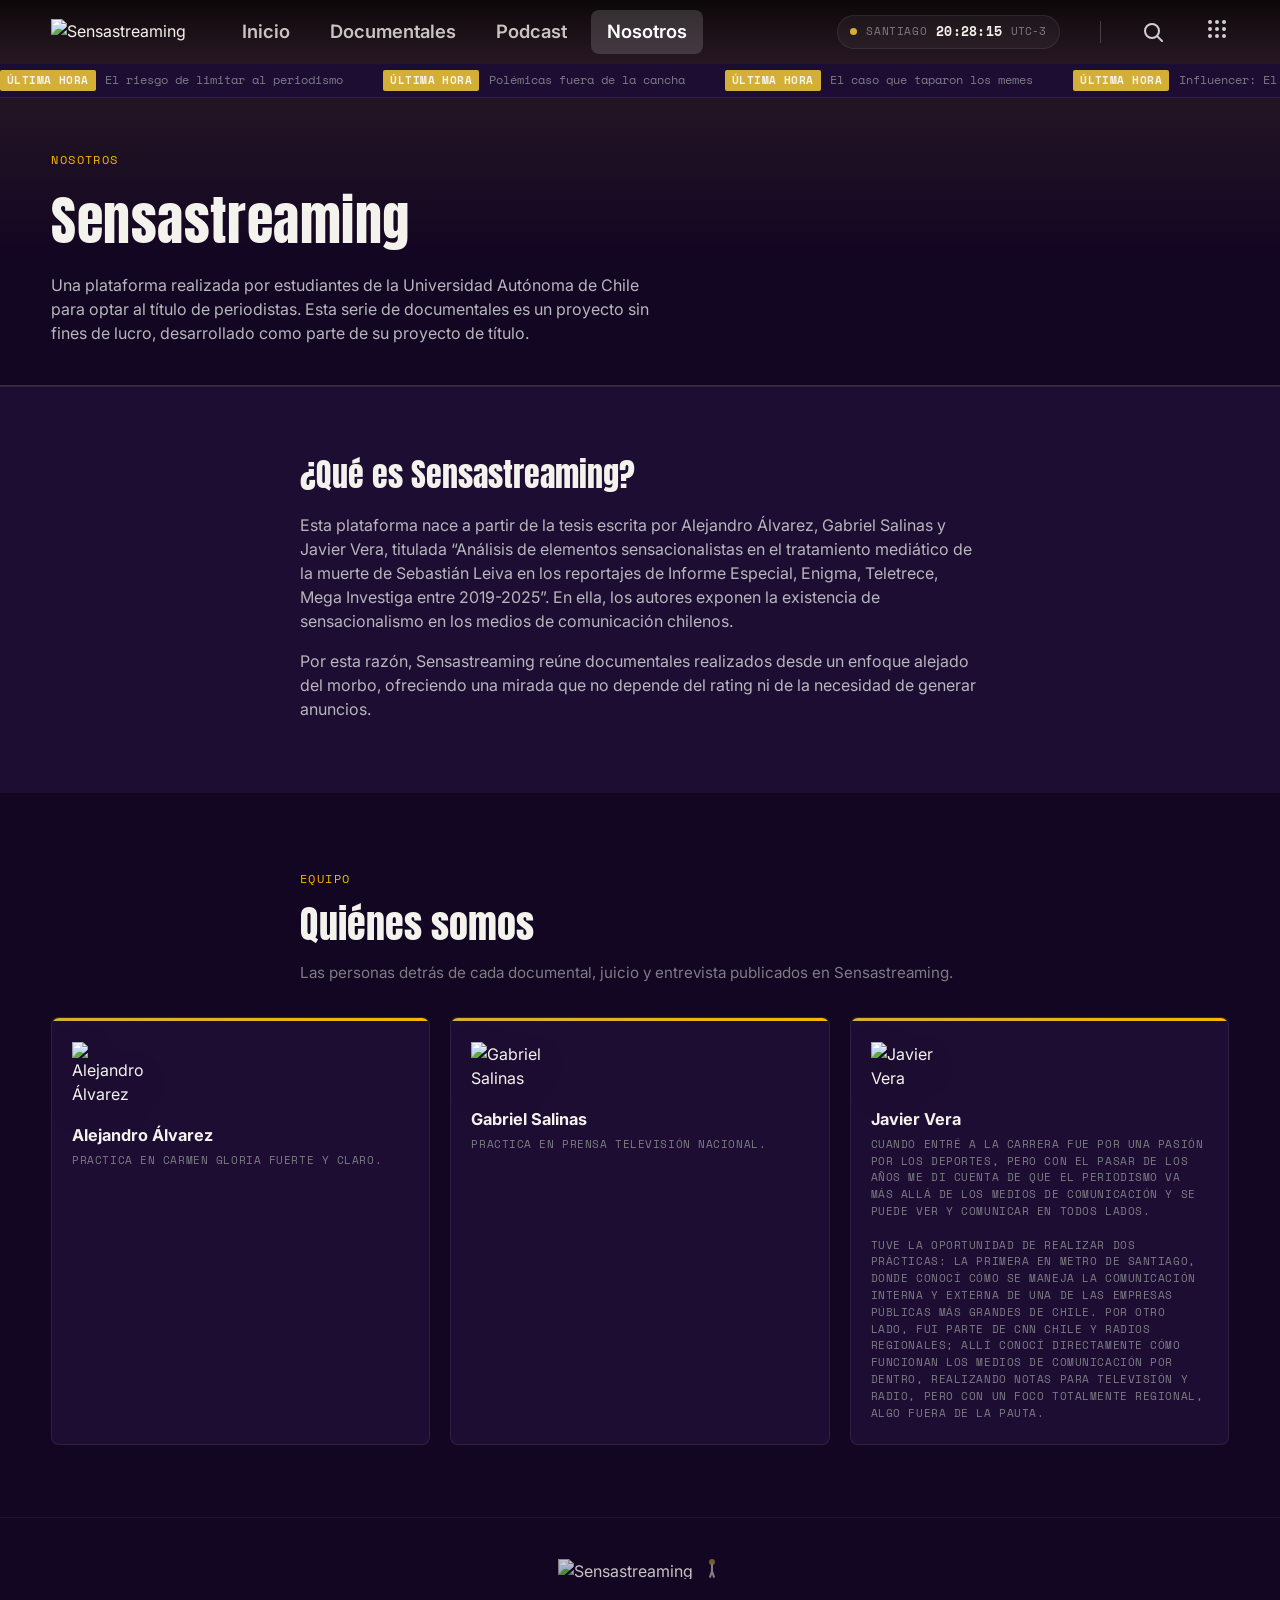
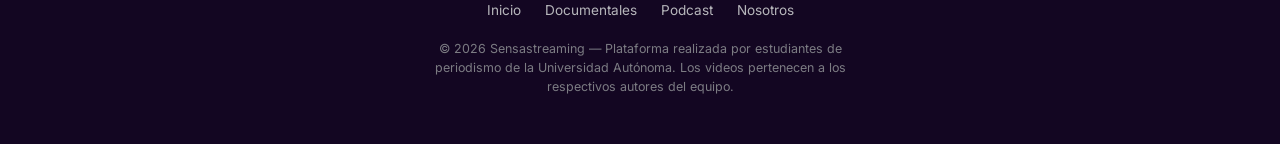
==== commit b25609ab: "Add files via upload" ====
--- a/acerca-de.html
+++ b/acerca-de.html
@@ -117,15 +117,15 @@
     <div class="page-banner-inner">
       <span class="eyebrow">Nosotros</span>
       <h1>Sensastreaming</h1>
-      <p>Documentales, juicios y entrevistas que la prensa tradicional suele dejar fuera de cuadro.</p>
+      <p>Una plataforma realizada por estudiantes de la Universidad Autónoma de Chile para optar al título de periodistas. Esta serie de documentales es un proyecto sin fines de lucro, desarrollado como parte de su proyecto de título.</p>
     </div>
   </section>
 
   <section class="about">
     <div class="about-inner">
-      <h2>Qué es Sensastreaming</h2>
-      <p>Sensastreaming reúne documentales, juicios y entrevistas que la prensa tradicional suele dejar fuera de cuadro: despidos, procesos judiciales y testimonios en primera persona.</p>
-      <p>Una ventana directa a las historias detrás de la noticia, sin cortes ni intermediarios.</p>
+      <h2>¿Qué es Sensastreaming?</h2>
+      <p>Esta plataforma nace a partir de la tesis escrita por Alejandro Álvarez, Gabriel Salinas y Javier Vera, titulada “Análisis de elementos sensacionalistas en el tratamiento mediático de la muerte de Sebastián Leiva en los reportajes de Informe Especial, Enigma, Teletrece, Mega Investiga entre 2019-2025”. En ella, los autores exponen la existencia de sensacionalismo en los medios de comunicación chilenos.</p>
+      <p>Por esta razón, Sensastreaming reúne documentales realizados desde un enfoque alejado del morbo, ofreciendo una mirada que no depende del rating ni de la necesidad de generar anuncios.</p>
     </div>
   </section>
 
@@ -158,7 +158,7 @@
           <img src="https://i.imgur.com/YauWkpG.png" alt="Javier Vera">
         </div>
         <h3 class="team-name">Javier Vera</h3>
-        <p class="team-role">Practica en Metro de Santiago y CNN Chile.</p>
+        <p class="team-role">Cuando entré a la carrera fue por una pasión por los deportes, pero con el pasar de los años me di cuenta de que el periodismo va más allá de los medios de comunicación y se puede ver y comunicar en todos lados.<br><br>Tuve la oportunidad de realizar dos prácticas: la primera en Metro de Santiago, donde conocí cómo se maneja la comunicación interna y externa de una de las empresas públicas más grandes de Chile. Por otro lado, fui parte de CNN Chile y Radios Regionales; allí conocí directamente cómo funcionan los medios de comunicación por dentro, realizando notas para televisión y radio, pero con un foco totalmente regional, algo fuera de la pauta.</p>
       </article>
     </div>
 
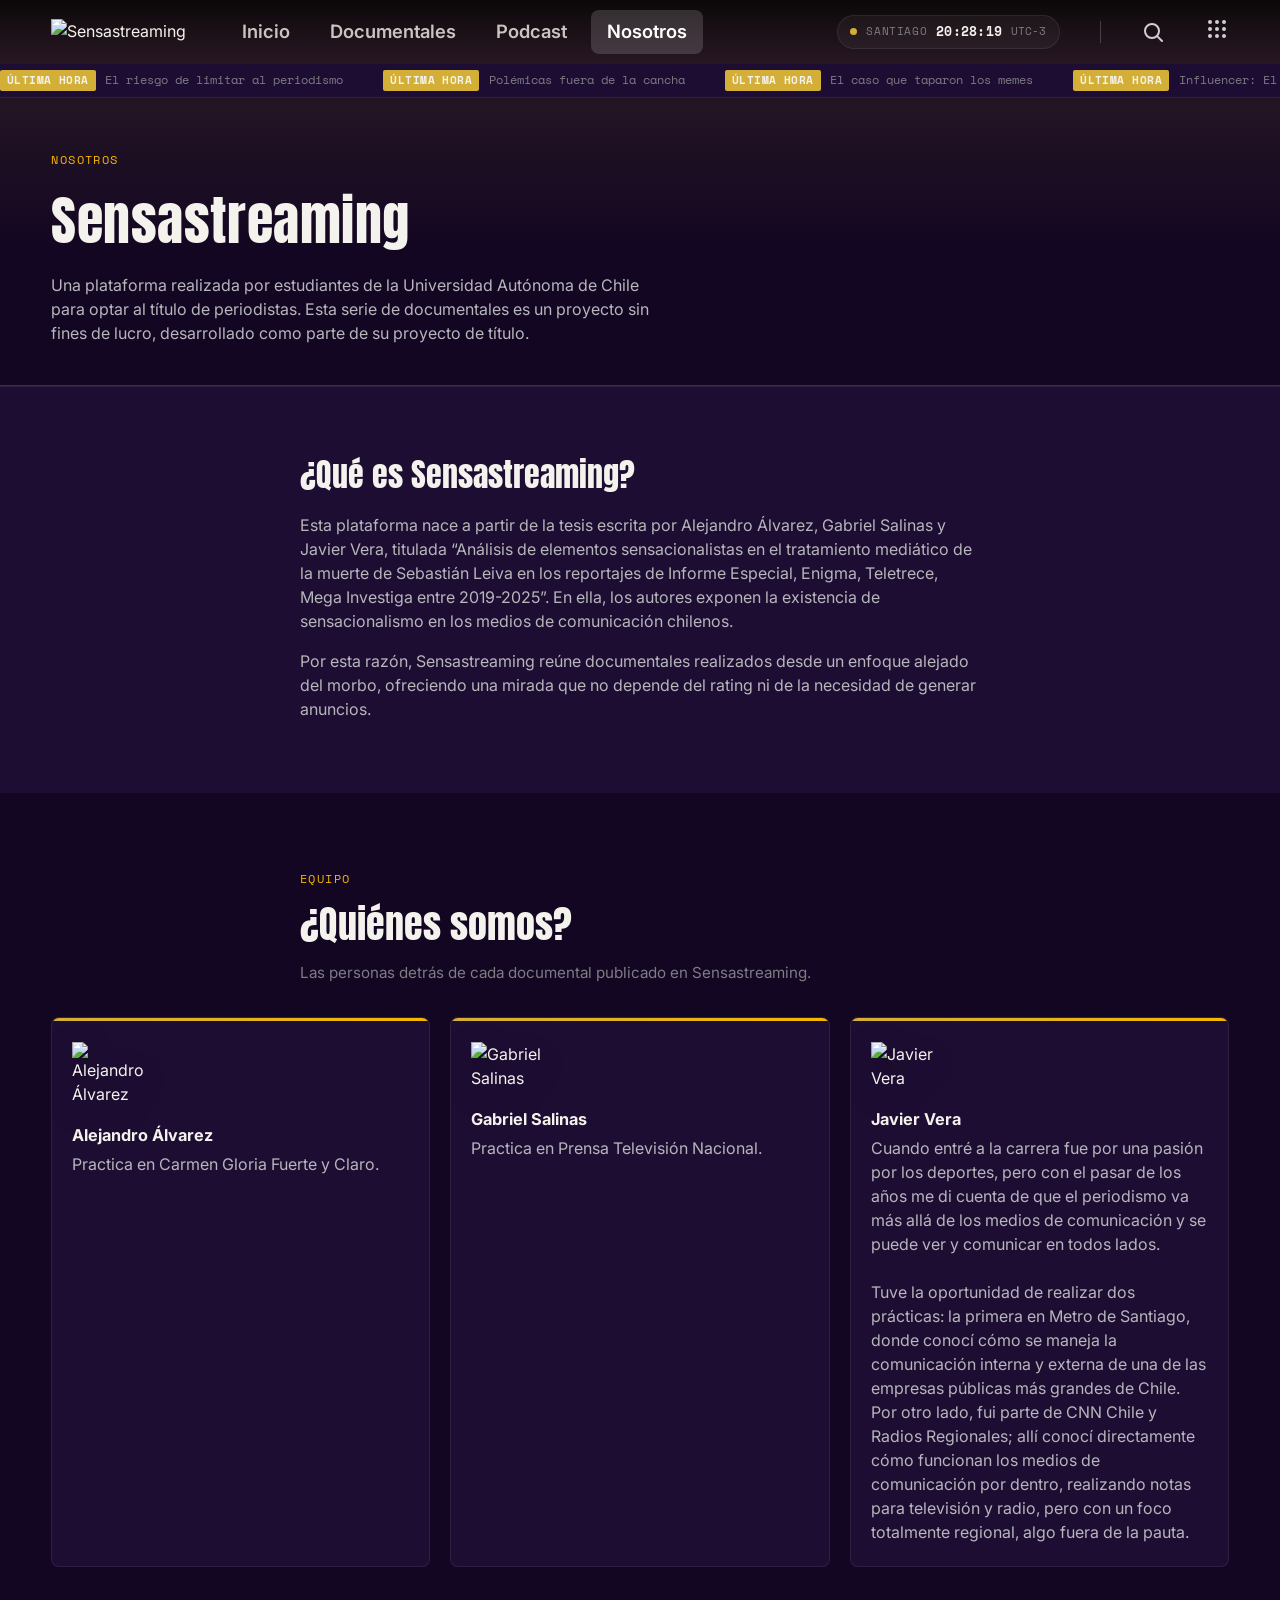
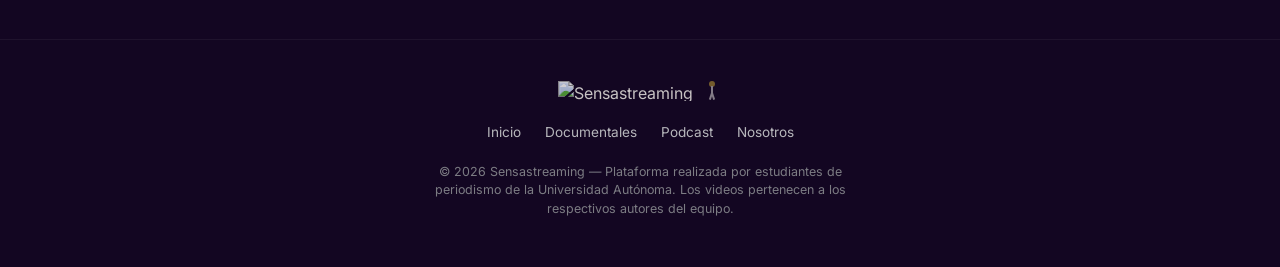
==== commit e7118bb2: "Add files via upload" ====
--- a/acerca-de.html
+++ b/acerca-de.html
@@ -132,8 +132,8 @@
   <section class="team-section" id="quienes-somos">
     <div class="team-head">
       <span class="eyebrow">Equipo</span>
-      <h2>Quiénes somos</h2>
-      <p>Las personas detrás de cada documental, juicio y entrevista publicados en Sensastreaming.</p>
+      <h2>¿Quiénes somos?</h2>
+      <p>Las personas detrás de cada documental publicado en Sensastreaming.</p>
     </div>
 
     <div class="team-grid">
--- a/styles.css
+++ b/styles.css
@@ -1262,11 +1262,9 @@
 }
 
 .team-role {
-  font-family: var(--font-mono);
-  font-size: .7rem;
-  letter-spacing: .05em;
-  text-transform: uppercase;
-  color: var(--text-muted);
+  /* Mismo estilo de párrafo que ".about p" (cuerpo de texto estándar) */
+  color: var(--text-secondary);
+  font-size: 1rem;
   margin: 0;
 }
 
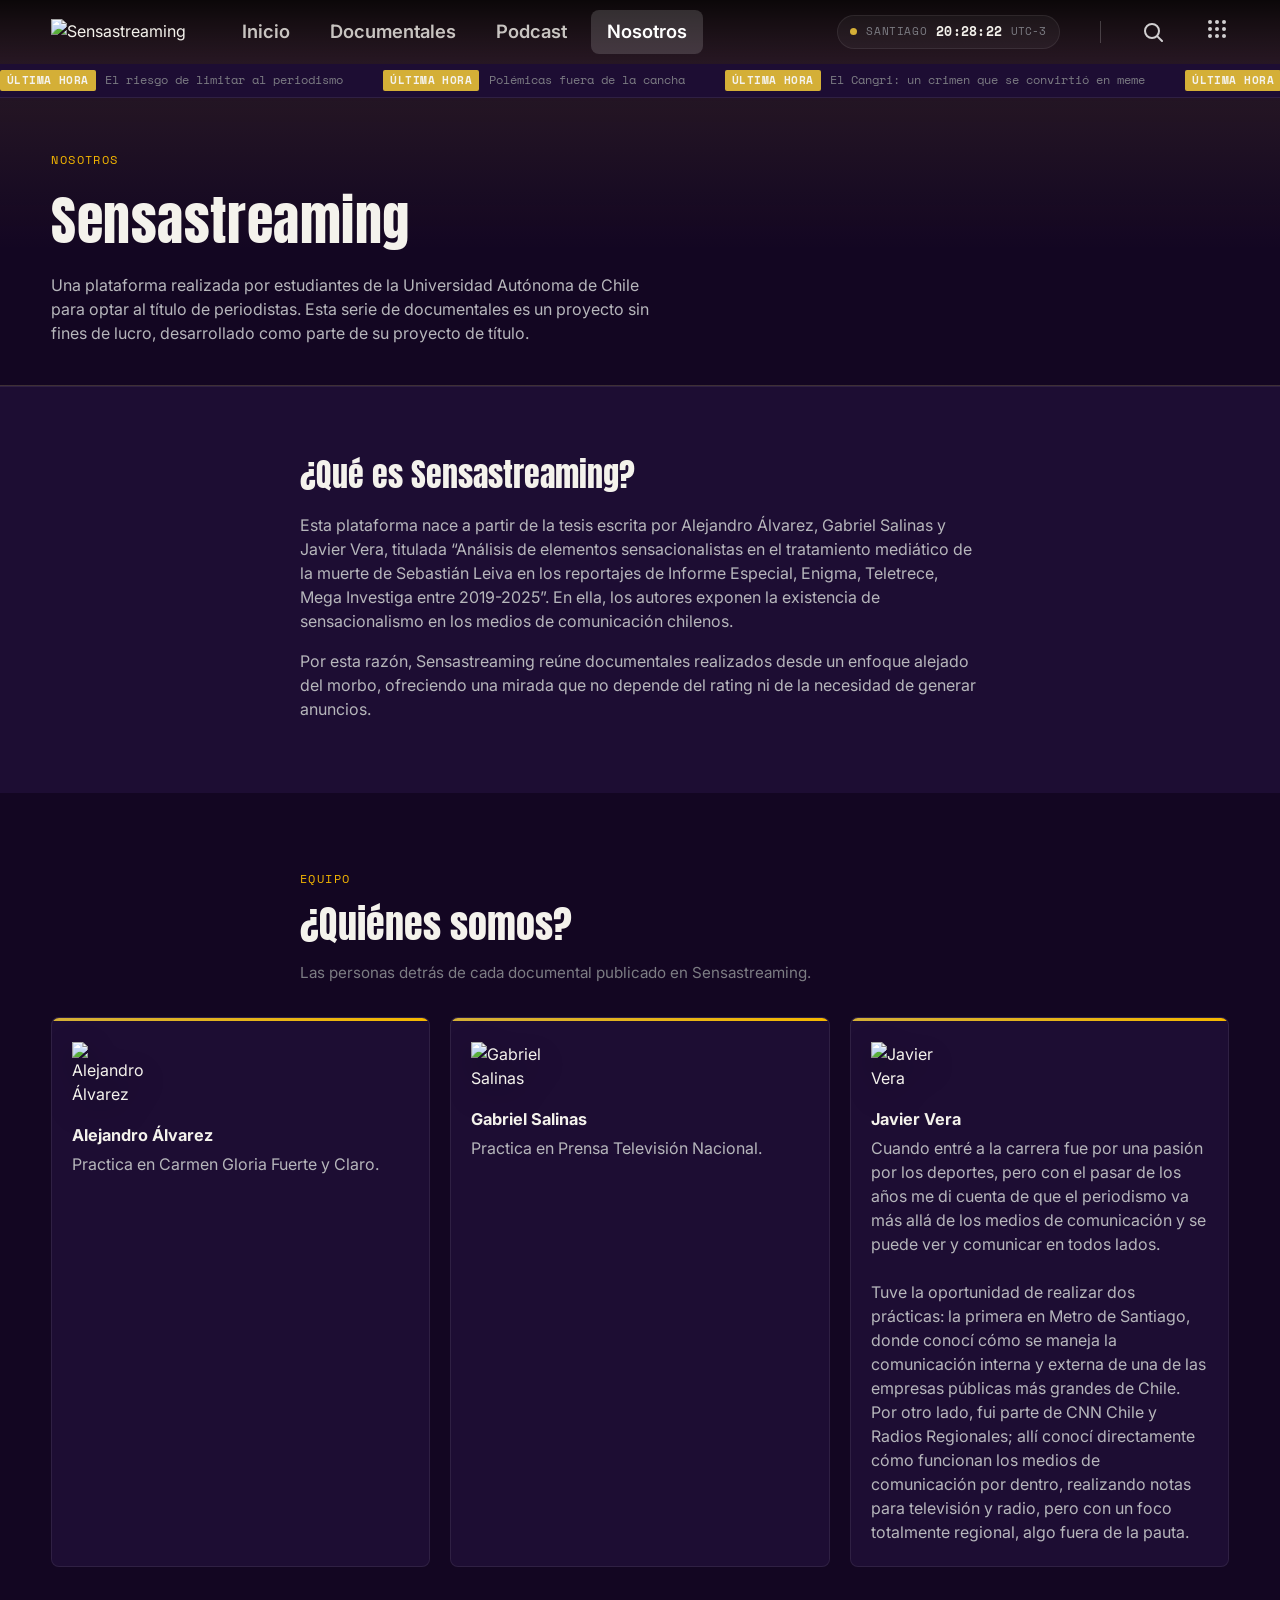
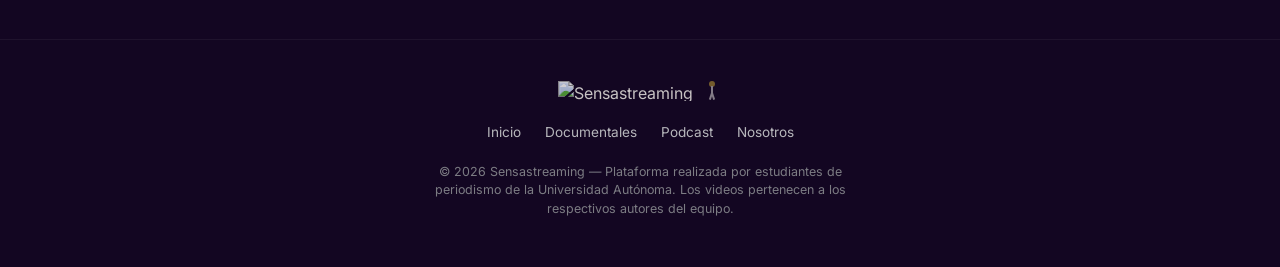
==== commit b4a7712a: "Add files via upload" ====
--- a/acerca-de.html
+++ b/acerca-de.html
@@ -94,18 +94,18 @@
 </header>
 
 <div class="ticker" role="marquee" aria-label="Últimas historias">
-  <span class="ticker-sr">Últimas historias: El riesgo de limitar al periodismo. Polémicas fuera de la cancha. El caso que taparon los memes. Influencer: El precio de la viralidad</span>
+  <span class="ticker-sr">Últimas historias: El riesgo de limitar al periodismo. Polémicas fuera de la cancha. El Cangri: un crimen que se convirtió en meme. Influencer: El precio de la viralidad</span>
   <div class="ticker-inner" aria-hidden="true">
     <div class="ticker-track">
       <span class="ticker-item"><span class="ticker-tag">Última hora</span>El riesgo de limitar al periodismo</span>
       <span class="ticker-item"><span class="ticker-tag">Última hora</span>Polémicas fuera de la cancha</span>
-      <span class="ticker-item"><span class="ticker-tag">Última hora</span>El caso que taparon los memes</span>
+      <span class="ticker-item"><span class="ticker-tag">Última hora</span>El Cangri: un crimen que se convirtió en meme</span>
       <span class="ticker-item"><span class="ticker-tag">Última hora</span>Influencer: El precio de la viralidad</span>
     </div>
     <div class="ticker-track">
       <span class="ticker-item"><span class="ticker-tag">Última hora</span>El riesgo de limitar al periodismo</span>
       <span class="ticker-item"><span class="ticker-tag">Última hora</span>Polémicas fuera de la cancha</span>
-      <span class="ticker-item"><span class="ticker-tag">Última hora</span>El caso que taparon los memes</span>
+      <span class="ticker-item"><span class="ticker-tag">Última hora</span>El Cangri: un crimen que se convirtió en meme</span>
       <span class="ticker-item"><span class="ticker-tag">Última hora</span>Influencer: El precio de la viralidad</span>
     </div>
   </div>
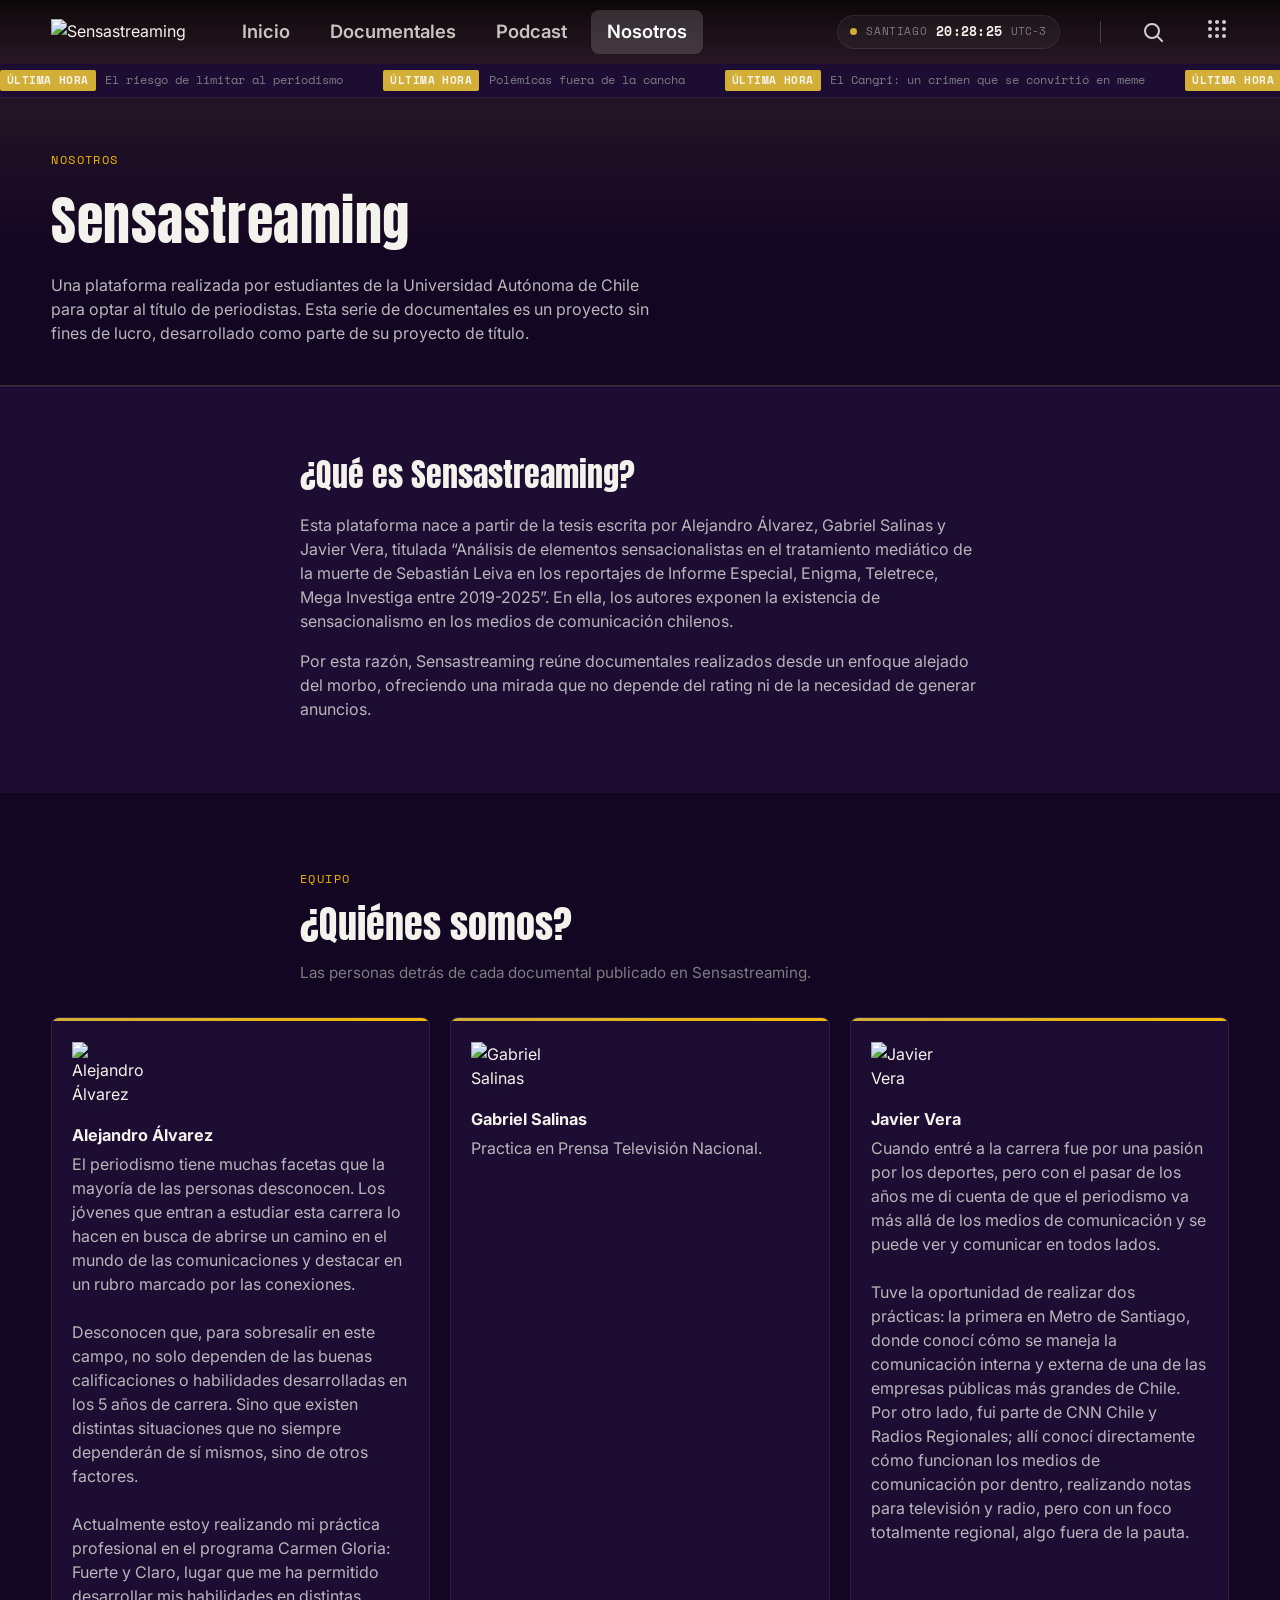
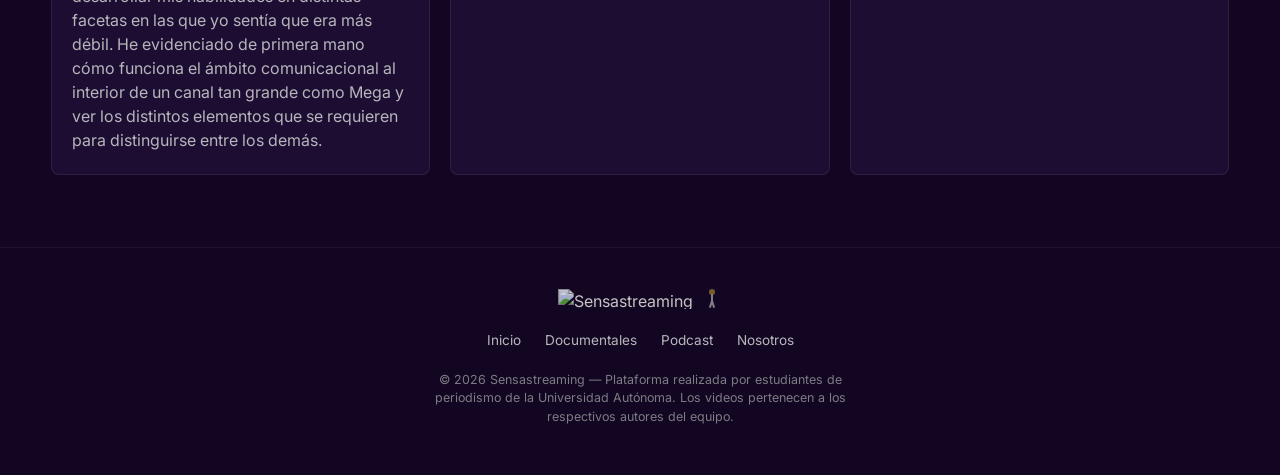
==== commit 28517b71: "Add files via upload" ====
--- a/acerca-de.html
+++ b/acerca-de.html
@@ -142,7 +142,7 @@
           <img src="https://i.imgur.com/XphJQ3j.png" alt="Alejandro Álvarez">
         </div>
         <h3 class="team-name">Alejandro Álvarez</h3>
-        <p class="team-role">Practica en Carmen Gloria Fuerte y Claro.</p>
+        <p class="team-role">El periodismo tiene muchas facetas que la mayoría de las personas desconocen. Los jóvenes que entran a estudiar esta carrera lo hacen en busca de abrirse un camino en el mundo de las comunicaciones y destacar en un rubro marcado por las conexiones.<br><br>Desconocen que, para sobresalir en este campo, no solo dependen de las buenas calificaciones o habilidades desarrolladas en los 5 años de carrera. Sino que existen distintas situaciones que no siempre dependerán de sí mismos, sino de otros factores.<br><br>Actualmente estoy realizando mi práctica profesional en el programa Carmen Gloria: Fuerte y Claro, lugar que me ha permitido desarrollar mis habilidades en distintas facetas en las que yo sentía que era más débil. He evidenciado de primera mano cómo funciona el ámbito comunicacional al interior de un canal tan grande como Mega y ver los distintos elementos que se requieren para distinguirse entre los demás.</p>
       </article>
 
       <article class="team-card">
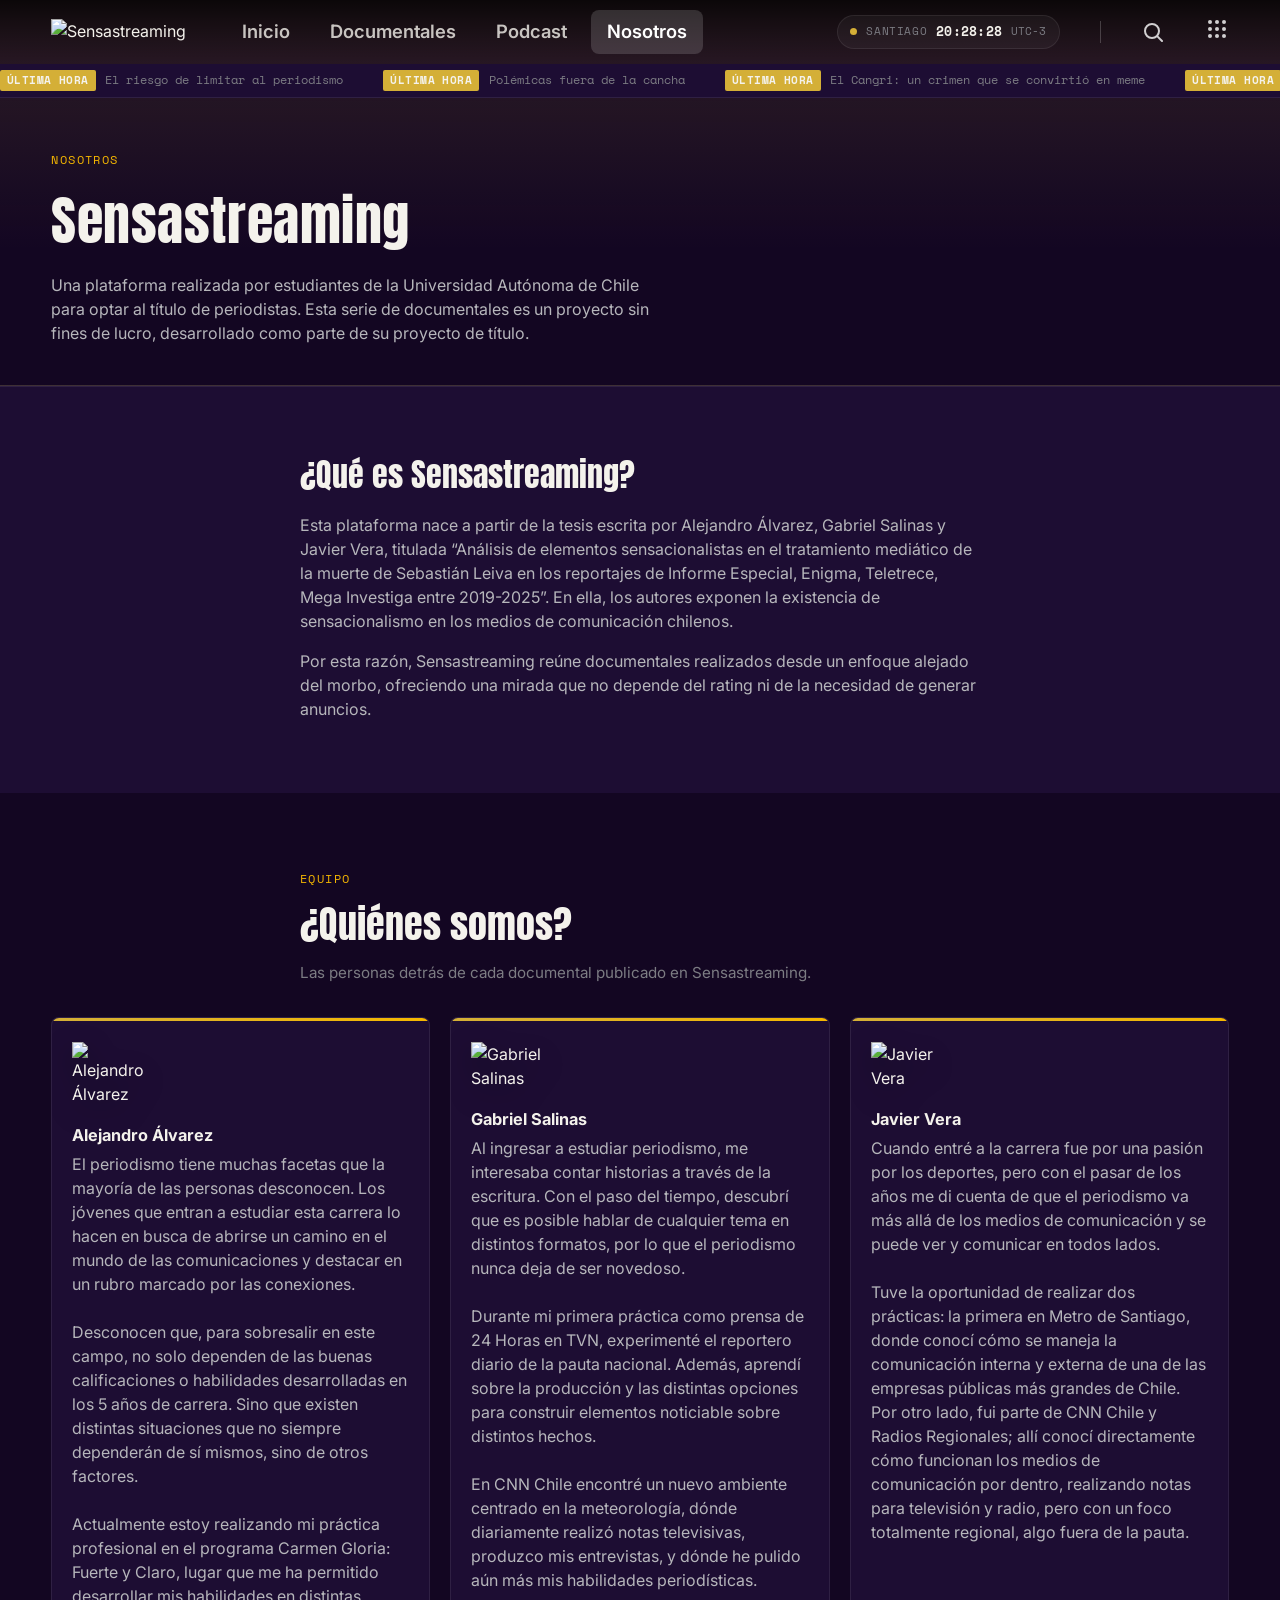
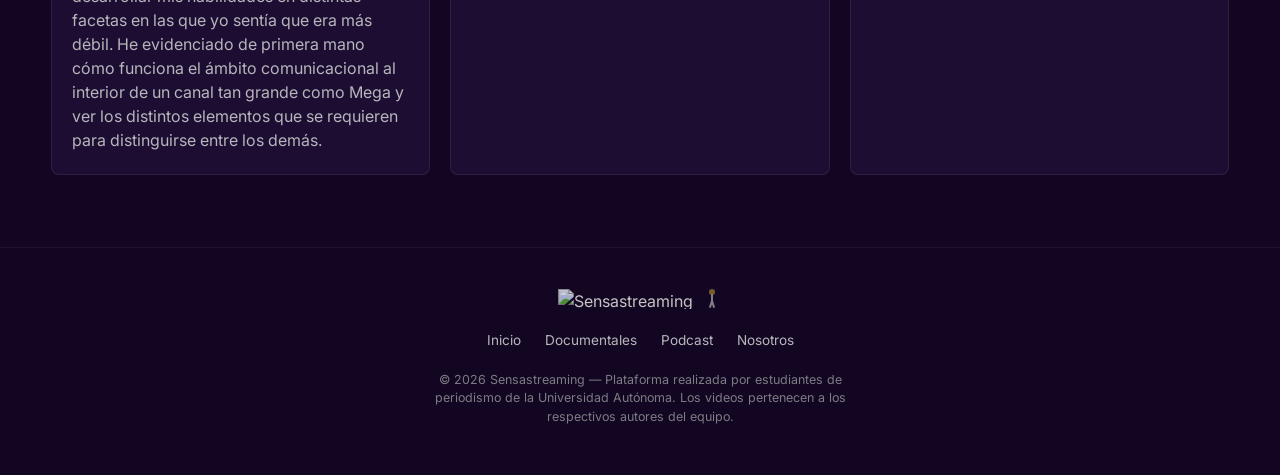
==== commit dafb1d8a: "Add files via upload" ====
--- a/acerca-de.html
+++ b/acerca-de.html
@@ -150,7 +150,7 @@
           <img src="https://i.imgur.com/X5vdzDQ.png" alt="Gabriel Salinas">
         </div>
         <h3 class="team-name">Gabriel Salinas</h3>
-        <p class="team-role">Practica en Prensa Televisión Nacional.</p>
+        <p class="team-role">Al ingresar a estudiar periodismo, me interesaba contar historias a través de la escritura. Con el paso del tiempo, descubrí que es posible hablar de cualquier tema en distintos formatos, por lo que el periodismo nunca deja de ser novedoso.<br><br>Durante mi primera práctica como prensa de 24 Horas en TVN, experimenté el reportero diario de la pauta nacional. Además, aprendí sobre la producción y las distintas opciones para construir elementos noticiable sobre distintos hechos.<br><br>En CNN Chile encontré un nuevo ambiente centrado en la meteorología, dónde diariamente realizó notas televisivas, produzco mis entrevistas, y dónde he pulido aún más mis habilidades periodísticas.</p>
       </article>
 
       <article class="team-card">
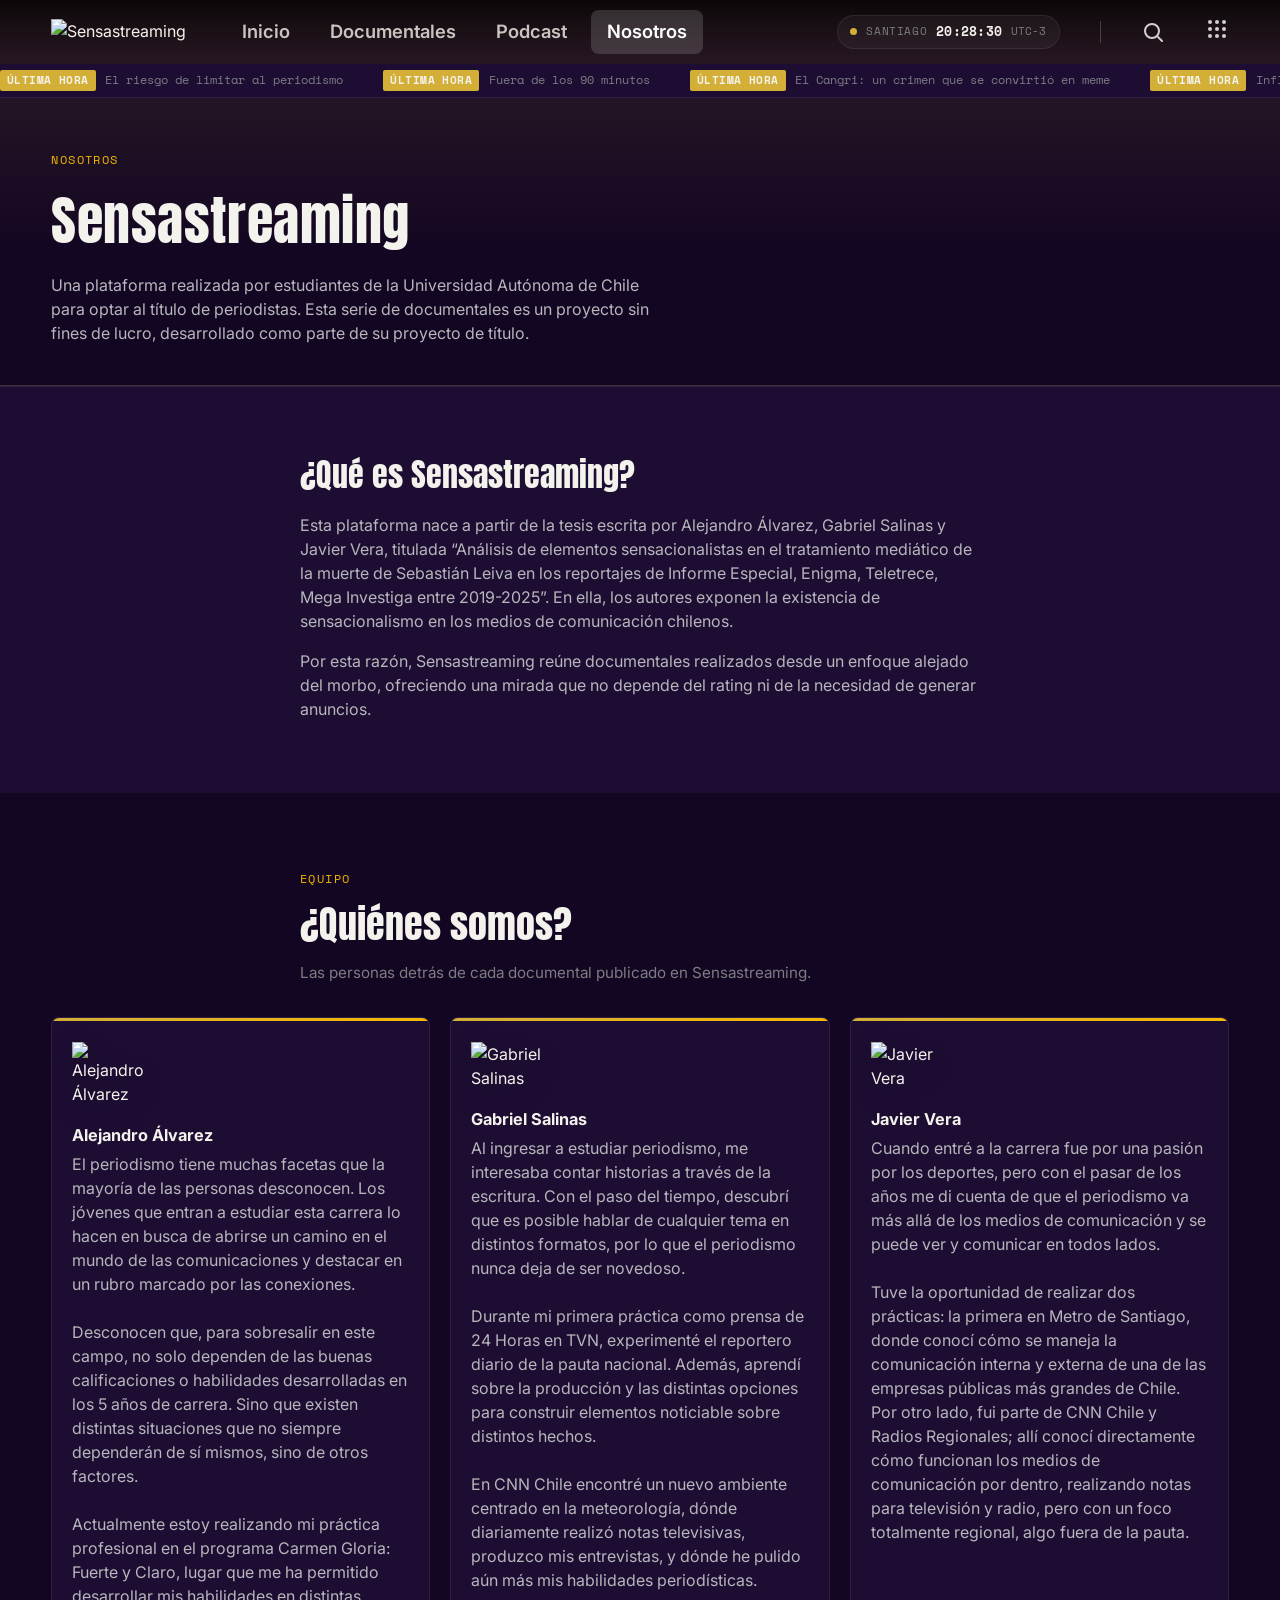
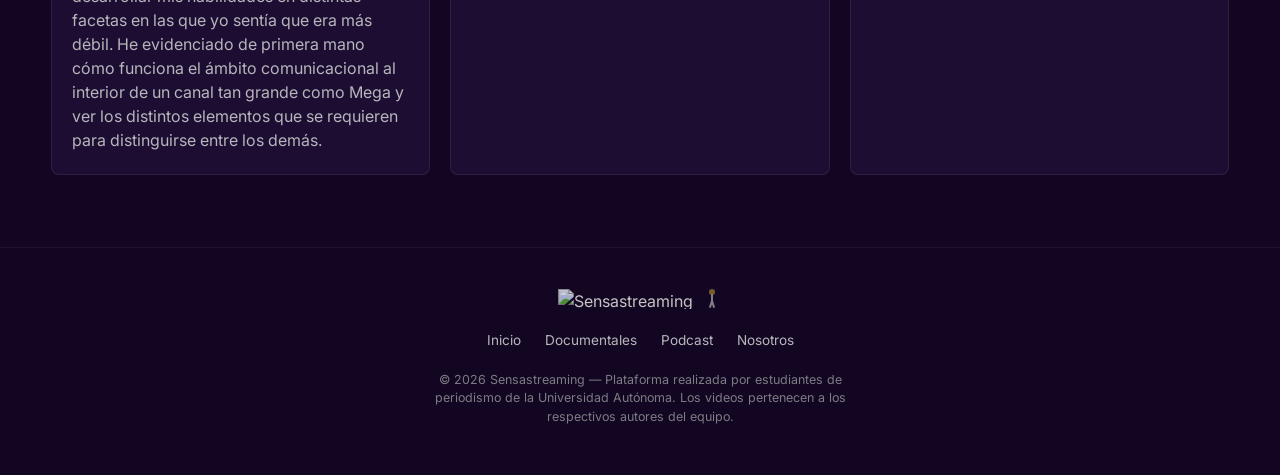
==== commit 7688b5ac: "Add files via upload" ====
--- a/acerca-de.html
+++ b/acerca-de.html
@@ -94,17 +94,17 @@
 </header>
 
 <div class="ticker" role="marquee" aria-label="Últimas historias">
-  <span class="ticker-sr">Últimas historias: El riesgo de limitar al periodismo. Polémicas fuera de la cancha. El Cangri: un crimen que se convirtió en meme. Influencer: El precio de la viralidad</span>
+  <span class="ticker-sr">Últimas historias: El riesgo de limitar al periodismo. Fuera de los 90 minutos. El Cangri: un crimen que se convirtió en meme. Influencer: El precio de la viralidad</span>
   <div class="ticker-inner" aria-hidden="true">
     <div class="ticker-track">
       <span class="ticker-item"><span class="ticker-tag">Última hora</span>El riesgo de limitar al periodismo</span>
-      <span class="ticker-item"><span class="ticker-tag">Última hora</span>Polémicas fuera de la cancha</span>
+      <span class="ticker-item"><span class="ticker-tag">Última hora</span>Fuera de los 90 minutos</span>
       <span class="ticker-item"><span class="ticker-tag">Última hora</span>El Cangri: un crimen que se convirtió en meme</span>
       <span class="ticker-item"><span class="ticker-tag">Última hora</span>Influencer: El precio de la viralidad</span>
     </div>
     <div class="ticker-track">
       <span class="ticker-item"><span class="ticker-tag">Última hora</span>El riesgo de limitar al periodismo</span>
-      <span class="ticker-item"><span class="ticker-tag">Última hora</span>Polémicas fuera de la cancha</span>
+      <span class="ticker-item"><span class="ticker-tag">Última hora</span>Fuera de los 90 minutos</span>
       <span class="ticker-item"><span class="ticker-tag">Última hora</span>El Cangri: un crimen que se convirtió en meme</span>
       <span class="ticker-item"><span class="ticker-tag">Última hora</span>Influencer: El precio de la viralidad</span>
     </div>
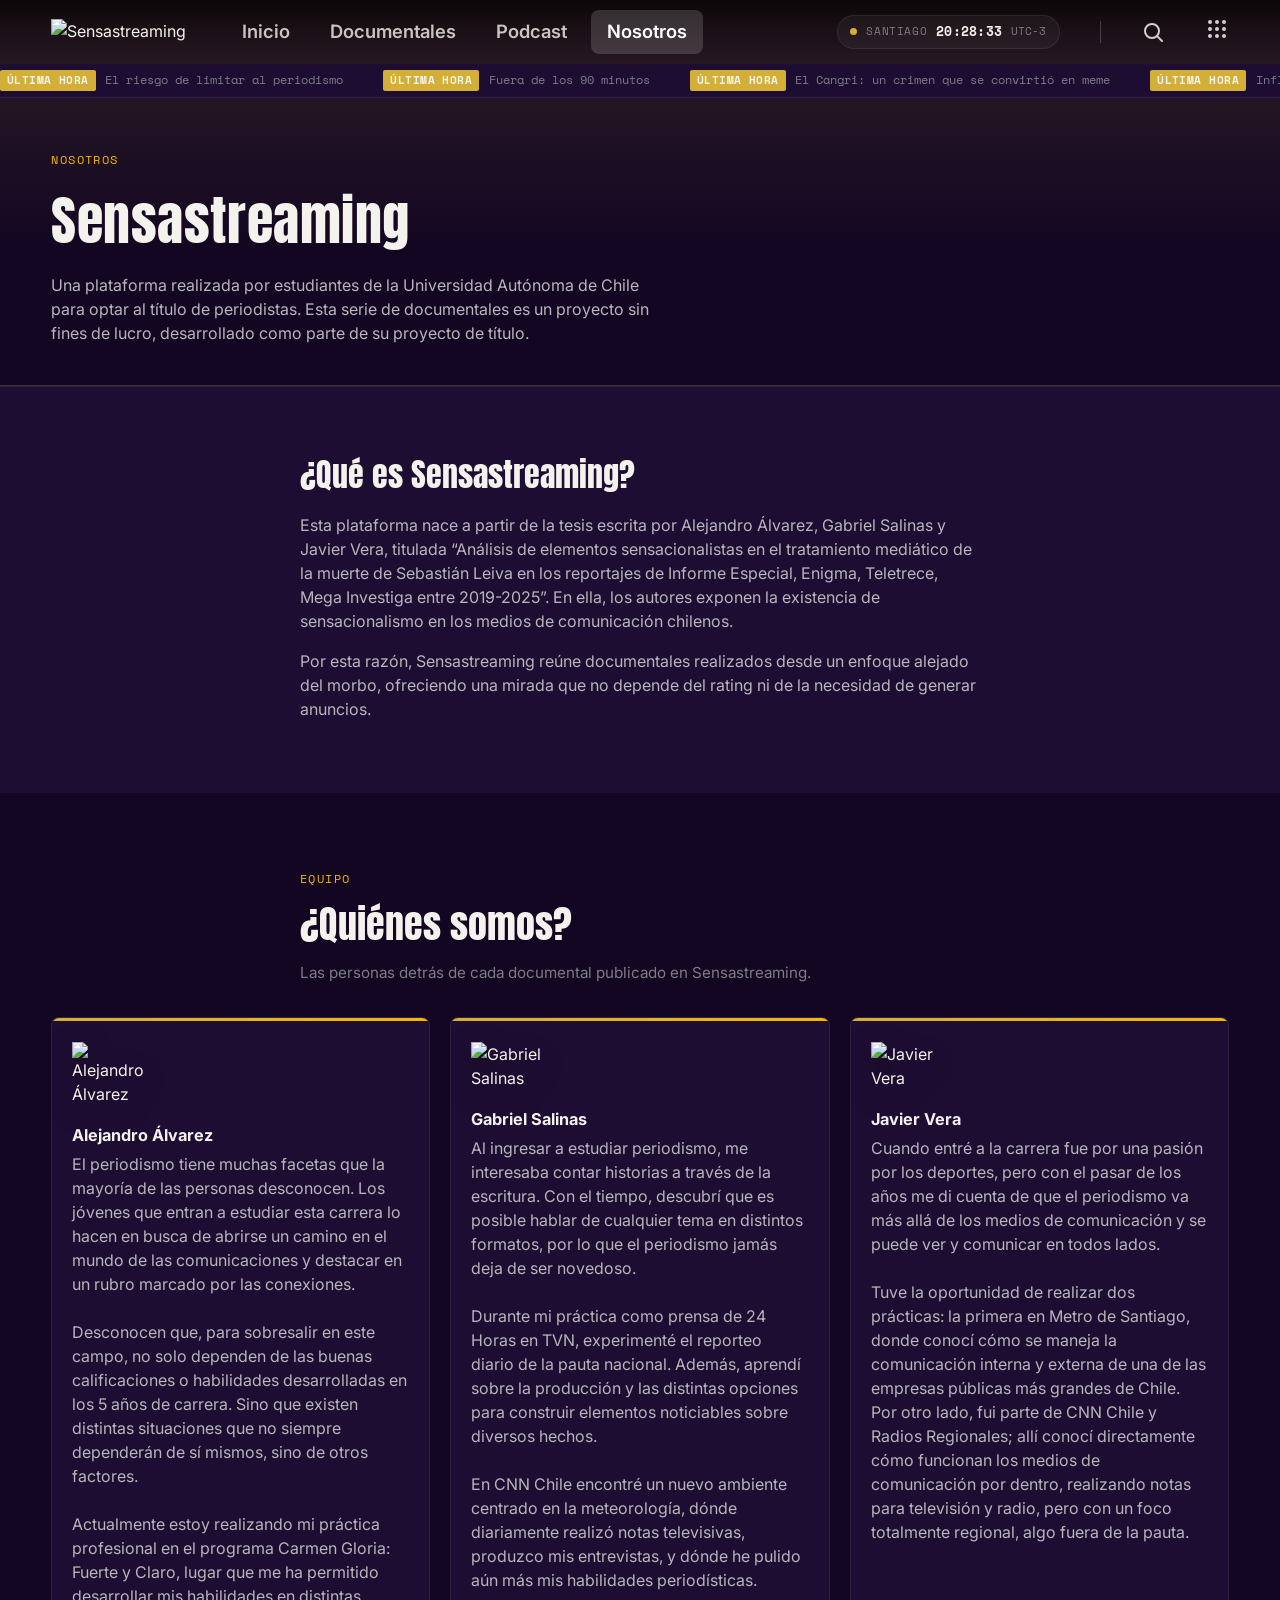
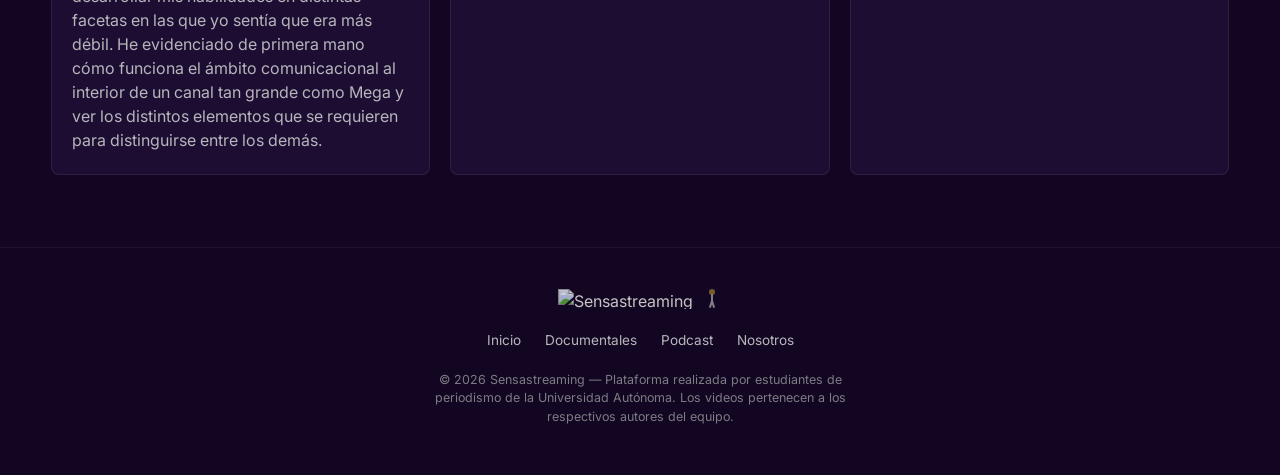
==== commit 83ba548f: "Add files via upload" ====
--- a/acerca-de.html
+++ b/acerca-de.html
@@ -150,7 +150,7 @@
           <img src="https://i.imgur.com/X5vdzDQ.png" alt="Gabriel Salinas">
         </div>
         <h3 class="team-name">Gabriel Salinas</h3>
-        <p class="team-role">Al ingresar a estudiar periodismo, me interesaba contar historias a través de la escritura. Con el paso del tiempo, descubrí que es posible hablar de cualquier tema en distintos formatos, por lo que el periodismo nunca deja de ser novedoso.<br><br>Durante mi primera práctica como prensa de 24 Horas en TVN, experimenté el reportero diario de la pauta nacional. Además, aprendí sobre la producción y las distintas opciones para construir elementos noticiable sobre distintos hechos.<br><br>En CNN Chile encontré un nuevo ambiente centrado en la meteorología, dónde diariamente realizó notas televisivas, produzco mis entrevistas, y dónde he pulido aún más mis habilidades periodísticas.</p>
+        <p class="team-role">Al ingresar a estudiar periodismo, me interesaba contar historias a través de la escritura. Con el tiempo, descubrí que es posible hablar de cualquier tema en distintos formatos, por lo que el periodismo jamás deja de ser novedoso.<br><br>Durante mi práctica como prensa de 24 Horas en TVN, experimenté el reporteo diario de la pauta nacional. Además, aprendí sobre la producción y las distintas opciones para construir elementos noticiables sobre diversos hechos.<br><br>En CNN Chile encontré un nuevo ambiente centrado en la meteorología, dónde diariamente realizó notas televisivas, produzco mis entrevistas, y dónde he pulido aún más mis habilidades periodísticas.</p>
       </article>
 
       <article class="team-card">
